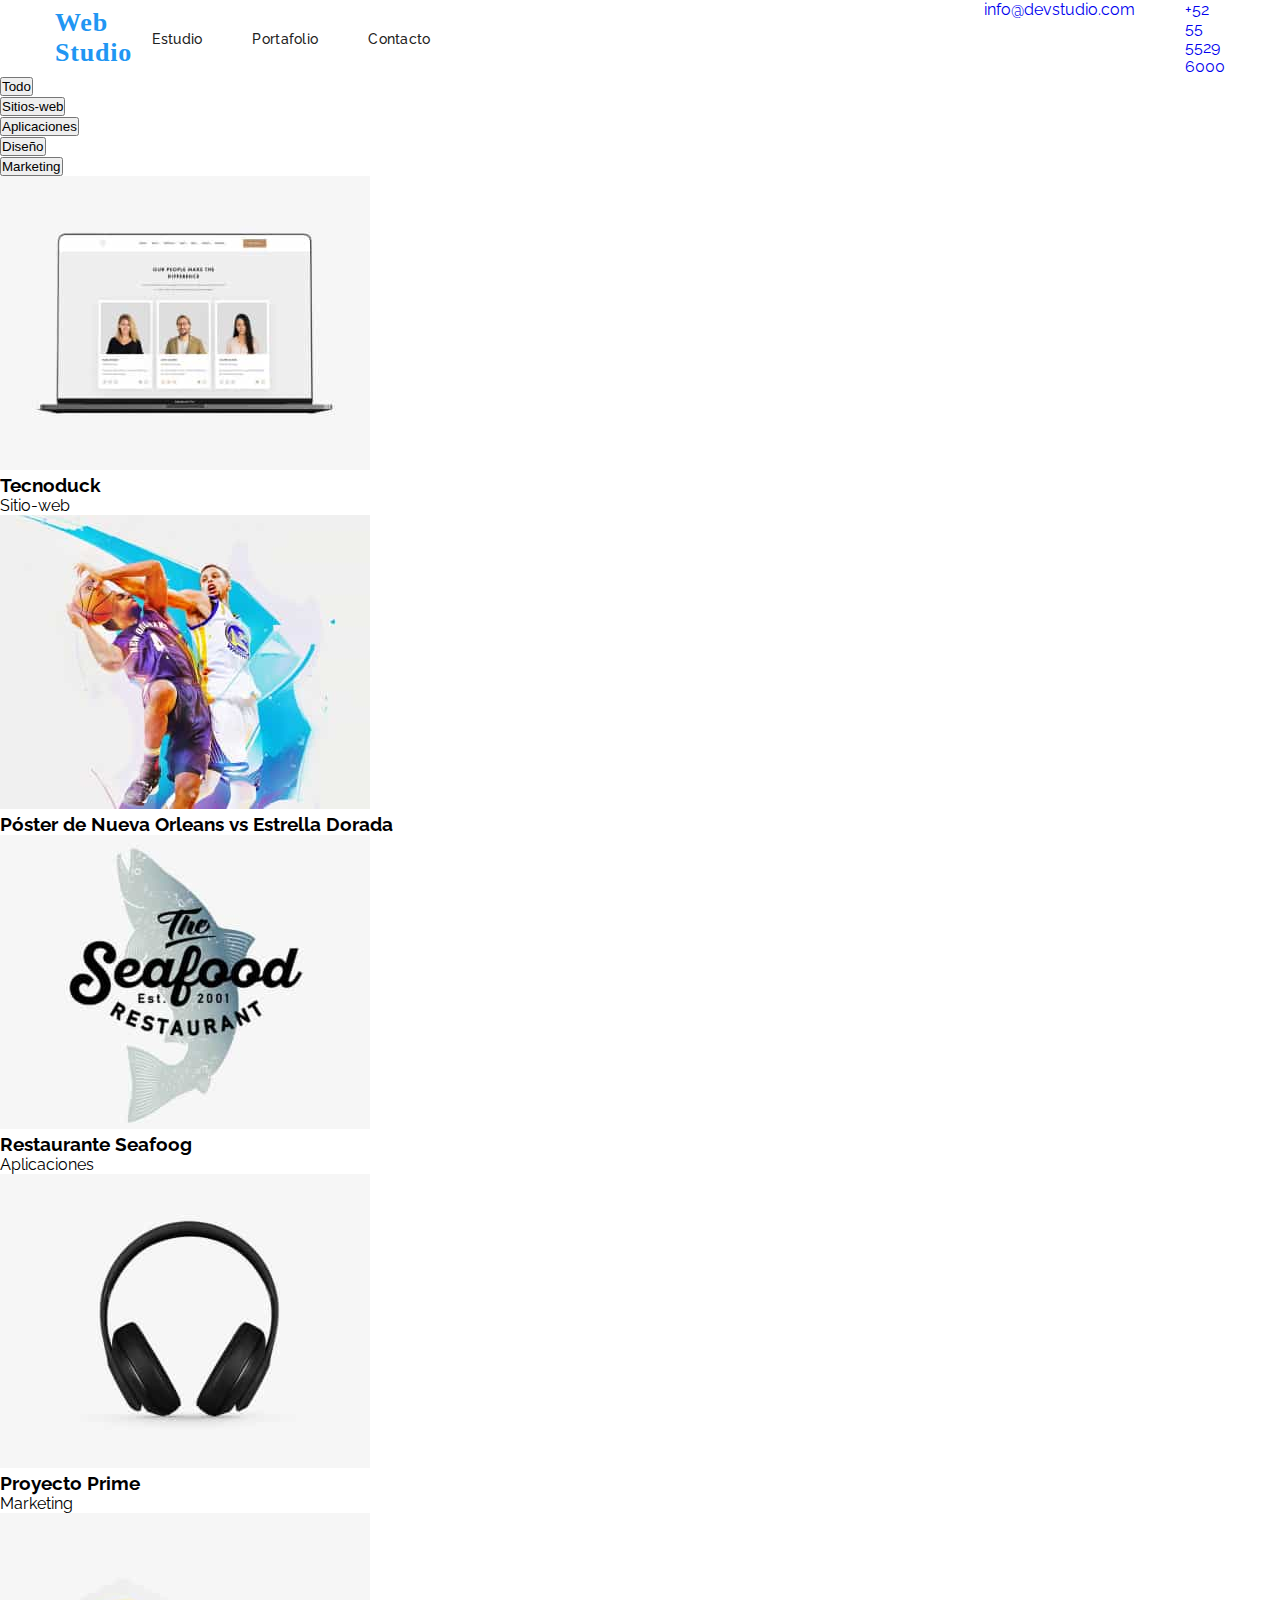
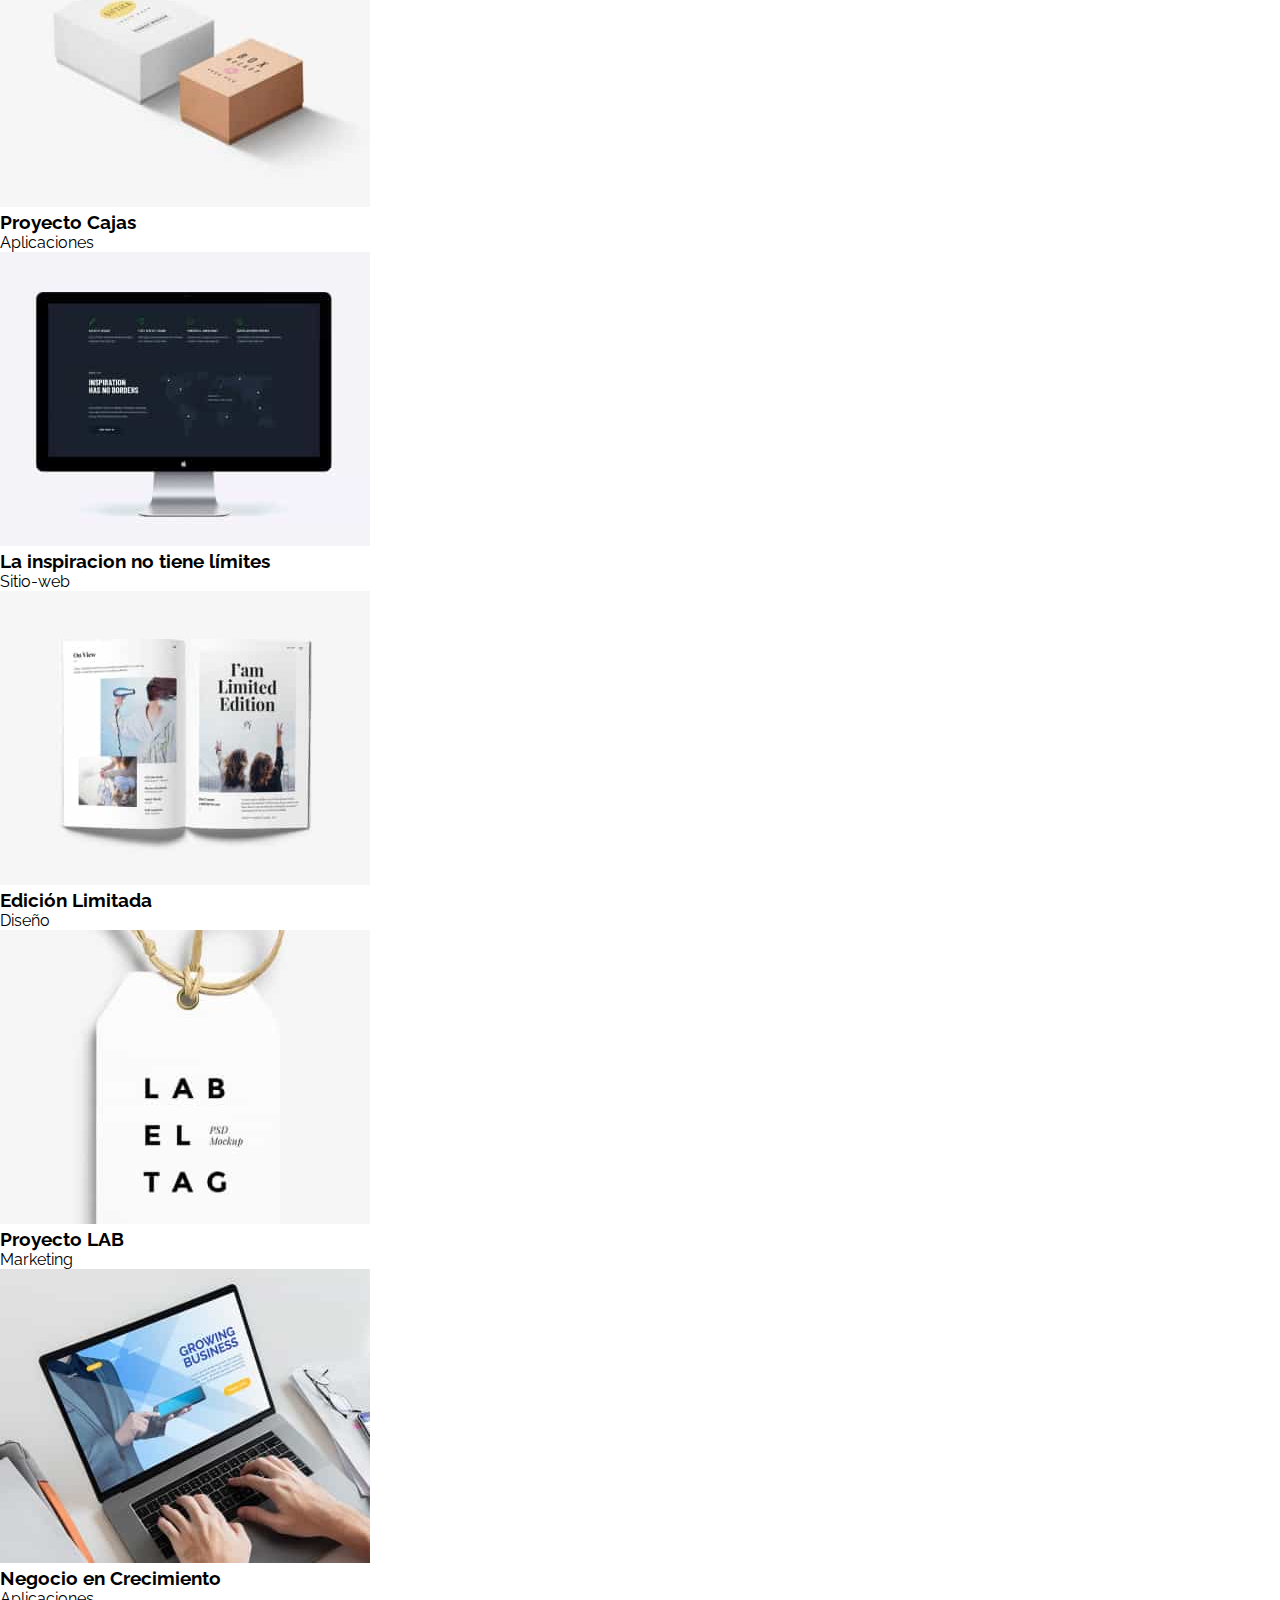
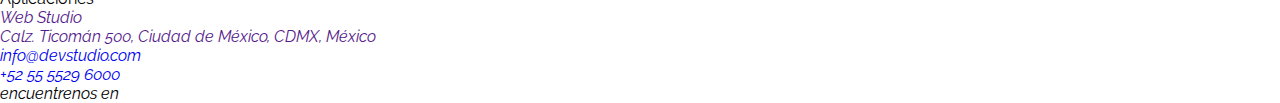
==== Portfolio.html @ 0531d1da "avances" ====
<!DOCTYPE html>
<html lang="en">
  <head>
    <meta charset="UTF-8">
    <meta http-equiv="X-UA-Compatible" content="IE=edge">
    <meta name="viewport" content="width=device-width, initial-scale=1.0">
    <title>Portafolio</title>
    <link rel="stylesheet" href="css/style.css">
    <link rel="stylesheet" href="node_modules/modern-normalize/modern-normalize.css">
    <link href="https://fonts.googleapis.com/css2?family=Roboto:wght@400;500;700;900&display=swap" rel="stylesheet">
    <link href="https://fonts.googleapis.com/css2?family=Raleway:wght@700&display=swap" rel="stylesheet">
  </head>
 
  <body>
    <header clases="head">
      <div class="head-container container">
        <a class="head-web" href="">Web Studio</a>
      <nav class="head-nav">
         <!--Lista de Navegación-->
         <ul class="head-options">           
           <li><a class="link-nav" href="">Estudio</a></li>
           <li><a class="link-nav" href="Portfolio.html">Portafolio</a></li>
           <li><a class="link-nav" href="">Contacto</a></li>
         </ul>
      </nav>
         <!--Informacion de contacto-->
        <ul class="head-contact">
          <li><a class="email" href="mailto:info@devstudio.com">info@devstudio.com</a></li>
          <li><a class="tel" href="tel:+525555296000">+52 55 5529 6000</a></li>
        </ul>
      </div>
    </header>
   <main>
    <section>
      <div>
        <ul>
          <li><button type="button" class="link btn-elemento listas">Todo</button></li>
          <li><button type="button" class="link btn-elemento listas">Sitios-web</button></li>
          <li><button type="button" class="link btn-elemento listas">Aplicaciones</button></li>
          <li><button type="button" class="link btn-elemento listas">Diseño</button></li>
          <li><button type="button" class="link btn-elemento listas">Marketing</button></li>
        </ul>
      </div>
    </section>   
  </main>

     <section>
      <!--Primera Sección--> 
       <div>
         <ul> 
           <li>
             <img src="images/imagen9.jpg" width="370" alt="gafas">
             <h3 class="prayer">Tecnoduck</h3>
             <p class="paragr">Sitio-web</p>
           </li>
           <li>
             <img src="images/imagen10.jpg" width="370" alt="gafas">
             <h3 class="prayer">Póster de Nueva Orleans vs Estrella Dorada</h3>
           </li>
           <li>
             <img src="images/imagen11.jpg" width="370" alt="gafas">
             <h3 class="prayer">Restaurante Seafoog</h3>
             <p class="paragr">Aplicaciones</p>
           </li>
           <li>
             <img src="images/imagen12.jpg" width="370" alt="gafas">
             <h3 class="prayer">Proyecto Prime</h3>
             <p class="paragr">Marketing</p>
           </li>
           <li>
             <img src="images/imagen13.jpg" width="370" alt="gafas">
             <h3 class="prayer">Proyecto Cajas</h3>
             <p class="paragr">Aplicaciones</p>
           </li>
           <li>
             <img src="images/imagen14.jpg" width="370" alt="gafas">
             <h3 class="prayer">La inspiracion no tiene límites</h3>
             <p class="paragr">Sitio-web</p>
           </li>
           <li>
             <img src="images/imagen15.jpg" width="370" alt="gafas">
             <h3 class="prayer">Edición Limitada</h3>
             <p class="paragr">Diseño</p>
           </li>
           <li>
             <img src="images/imagen16.jpg" width="370" alt="gafas">
             <h3 class="prayer">Proyecto LAB</h3>
             <p class="paragr">Marketing</p>
           </li>
           <li>
             <img src="images/imagen17.jpg" width="370" alt="gafas">
             <h3 class="prayer">Negocio en Crecimiento</h3>
             <p class="paragr">Aplicaciones</p>
           </li>
         </ul> 
       </div>
     </section>

    <footer class="fondo">
      <!-- Footer y pie de página-->
      <address>
        <ul>
          <li><a class="link web" href="">Web Studio</a></li>
          <li><a class="link location" href="">Calz. Ticomán 500, Ciudad de México, CDMX, México</a></li>
          <li><a class="link email" href="mailto:info@devstudio.com">info@devstudio.com</a></li>
          <li><a class="link tel" href="tel:+525555296000">+52 55 5529 6000</a></li>
        </ul>
        <ul>
          <li>
            <p class="link red-social">encuentrenos en</p>
          </li>
        </ul>
      </address>
    </footer>  
    </body>
</html>
---- css/style.css ----
:root{
    --color-principal: #757575;
    --color-lineas: #212121;
    --font-principal: 'Roboto';
    --font-secundario: 'Raleway';
 } 
body {
    font-family: var(--font-principal);
    font-family: var(--font-secundario);
}
a {
    text-decoration: none;
}
li {
    list-style: none;
}
*,
*::before,
*::after {
  box-sizing: border-box;
  padding: 0;
  margin: 0;
}
.container {
    width: 100%;
    max-width: calc(1600px - 430px);
    margin: 0 auto;
}
img {
    max-width: 100%
}
.head {
    margin-bottom: 106px;
}
.head-container {
    display: flex;
    justify-content: space-between;
    align-items: center;
}
.head-web {
    font-family: "Releway";
    font-weight: 700;
    font-size: 26px;
    letter-spacing: 0.03em;
    color: #2196F3;
}
/* Lista de Navegación */
.head-nav {
    width: 100%;
    display: flex;
    justify-content: space-between;
    align-items: center;
    margin-left: 93 px;
    margin-right: auto;
}
.head-options {
    display: flex;
    gap: 50px;
    padding: 0;
}
.link-nav {
    font-style: "normal";
    font-weight: 500;
    font-size: 14px;
    line-height: 16px;
    letter-spacing: 0.02em;
    color:#212121
}
/* Información de contacto */
.head-contact {
    display: flex;
    gap: 50px;
}
.background-
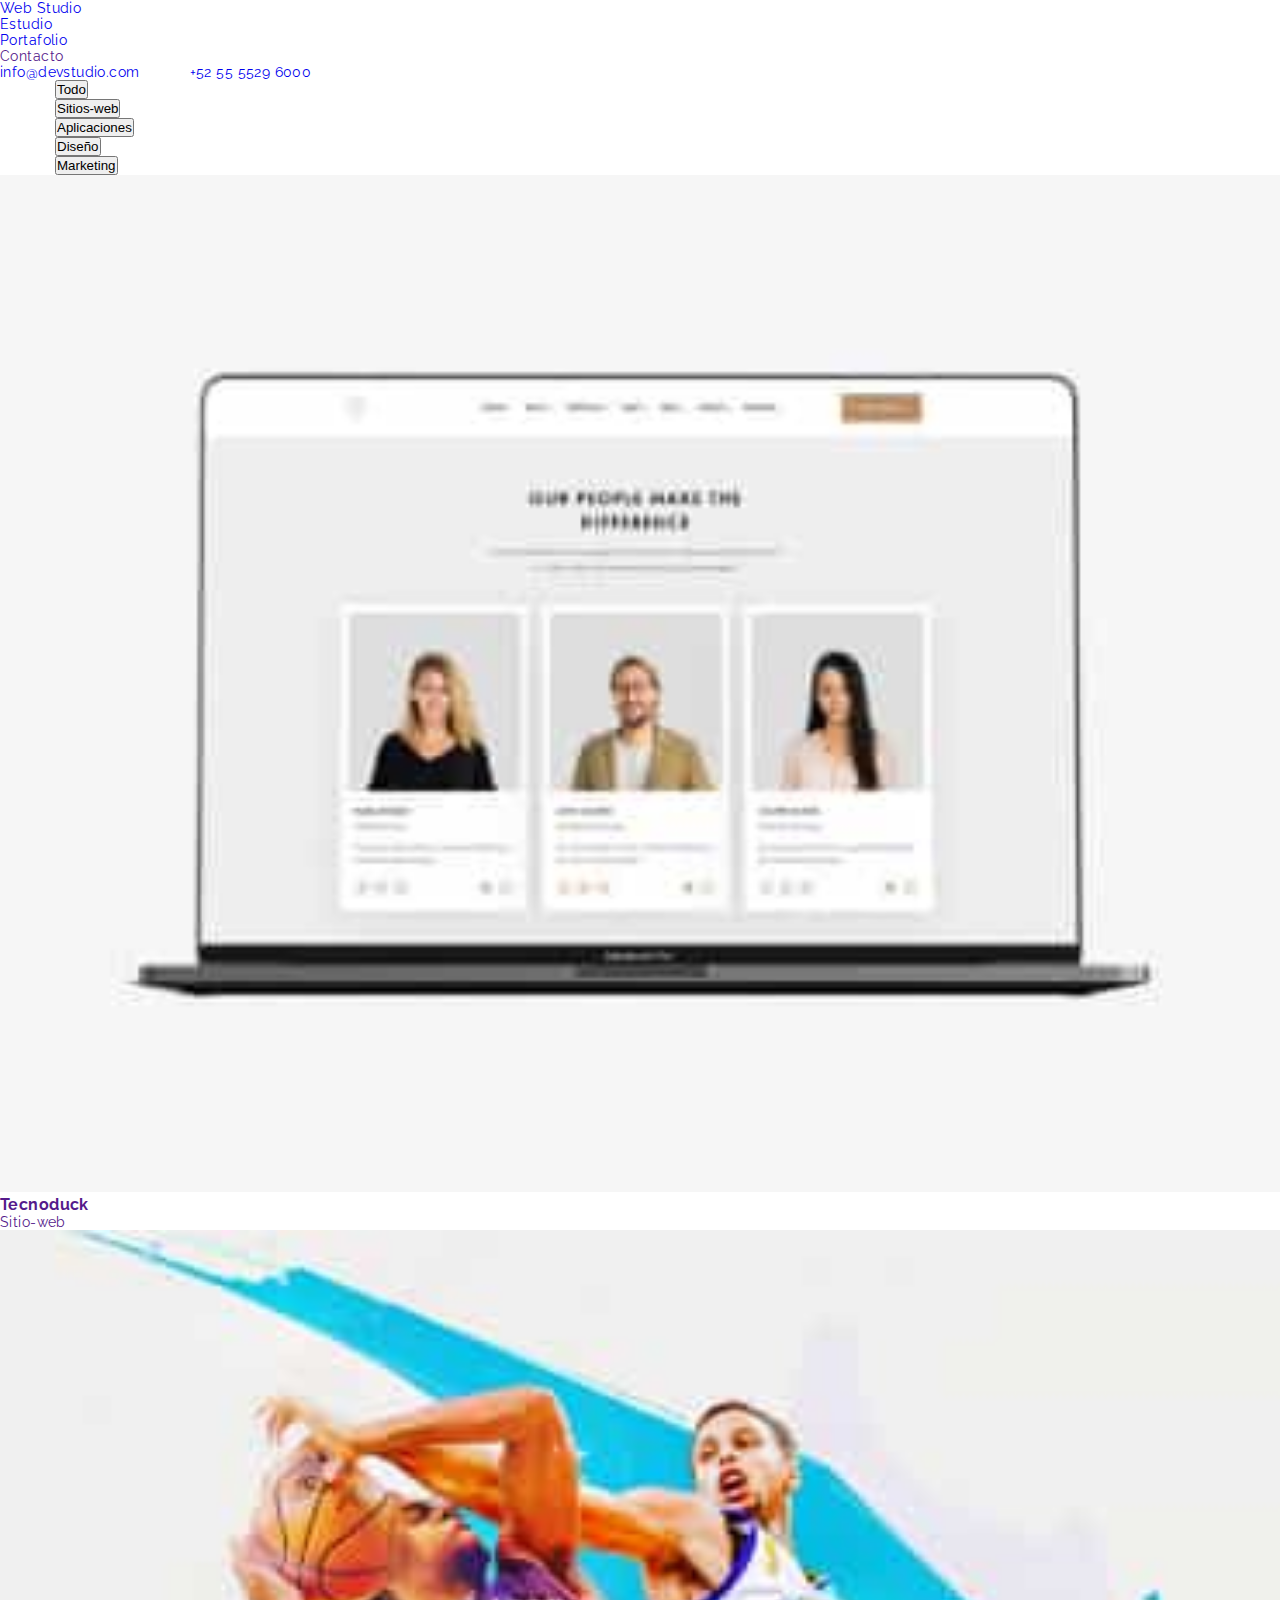
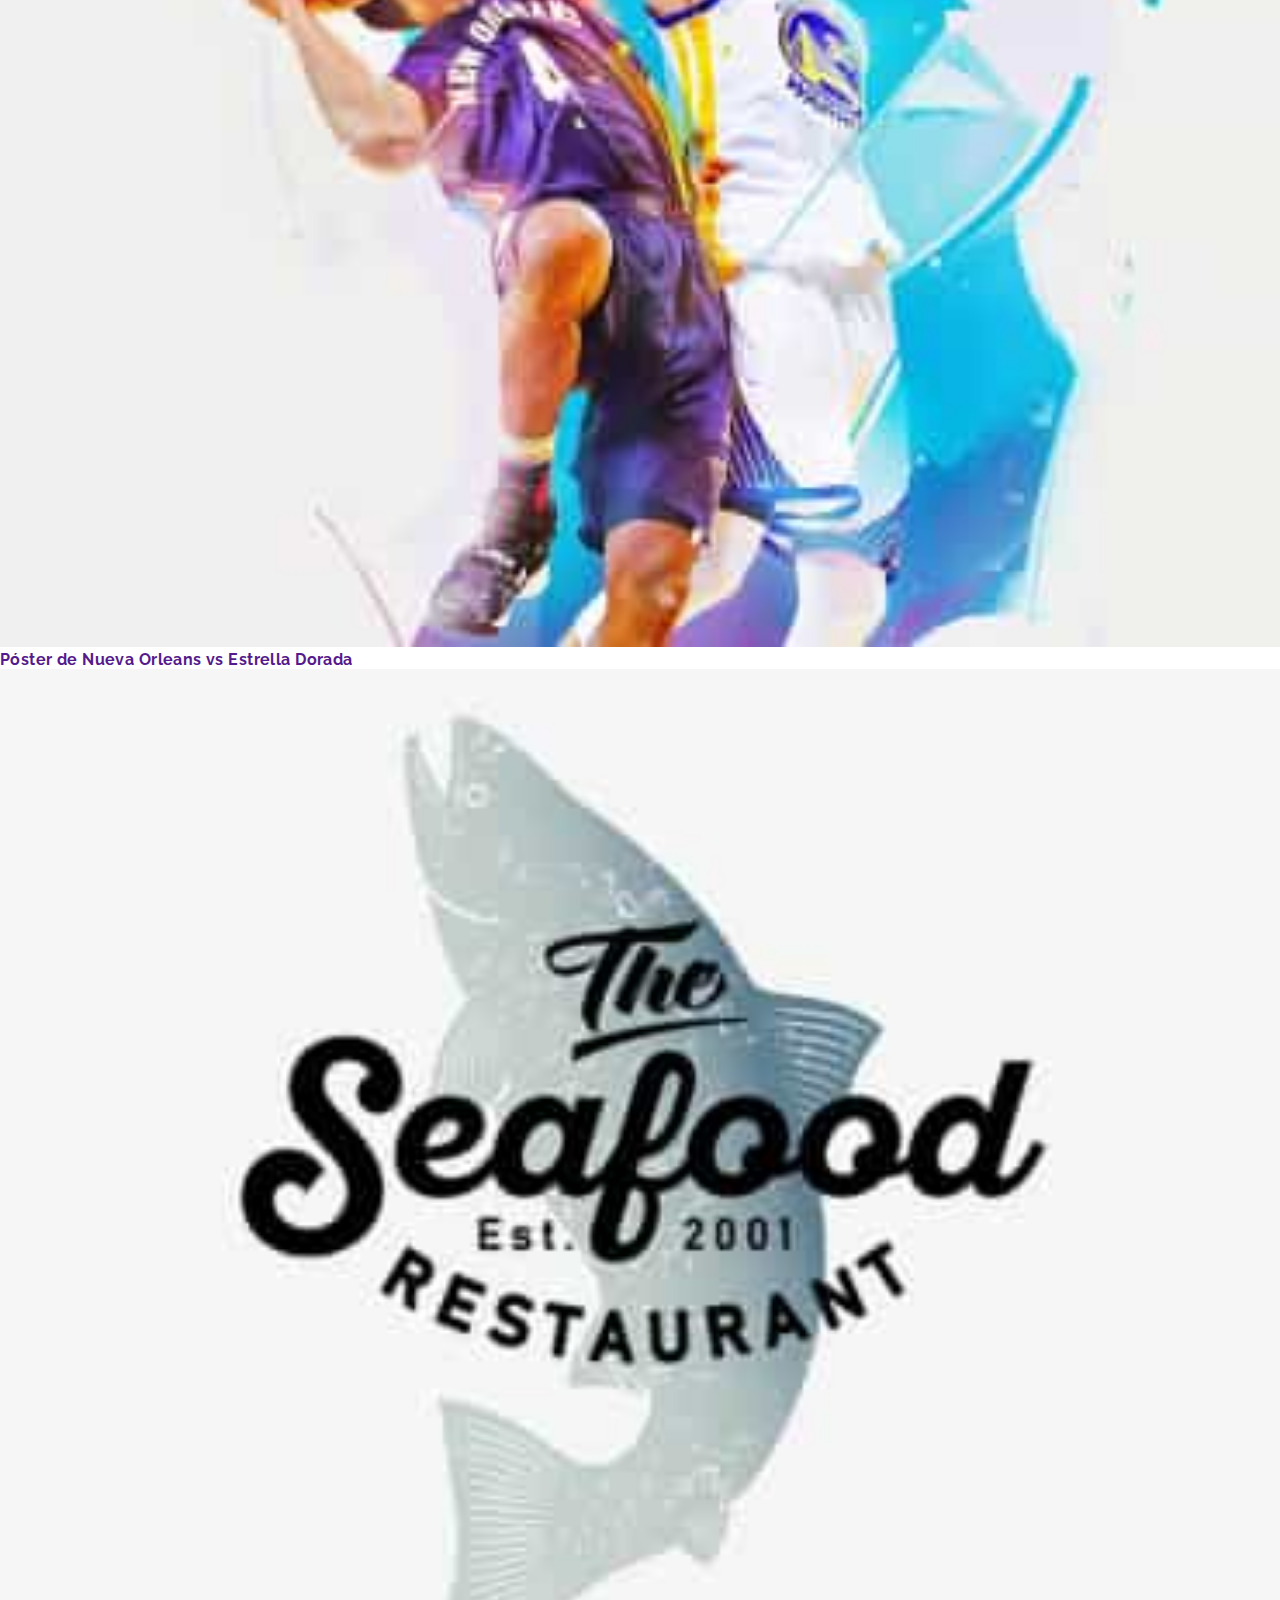
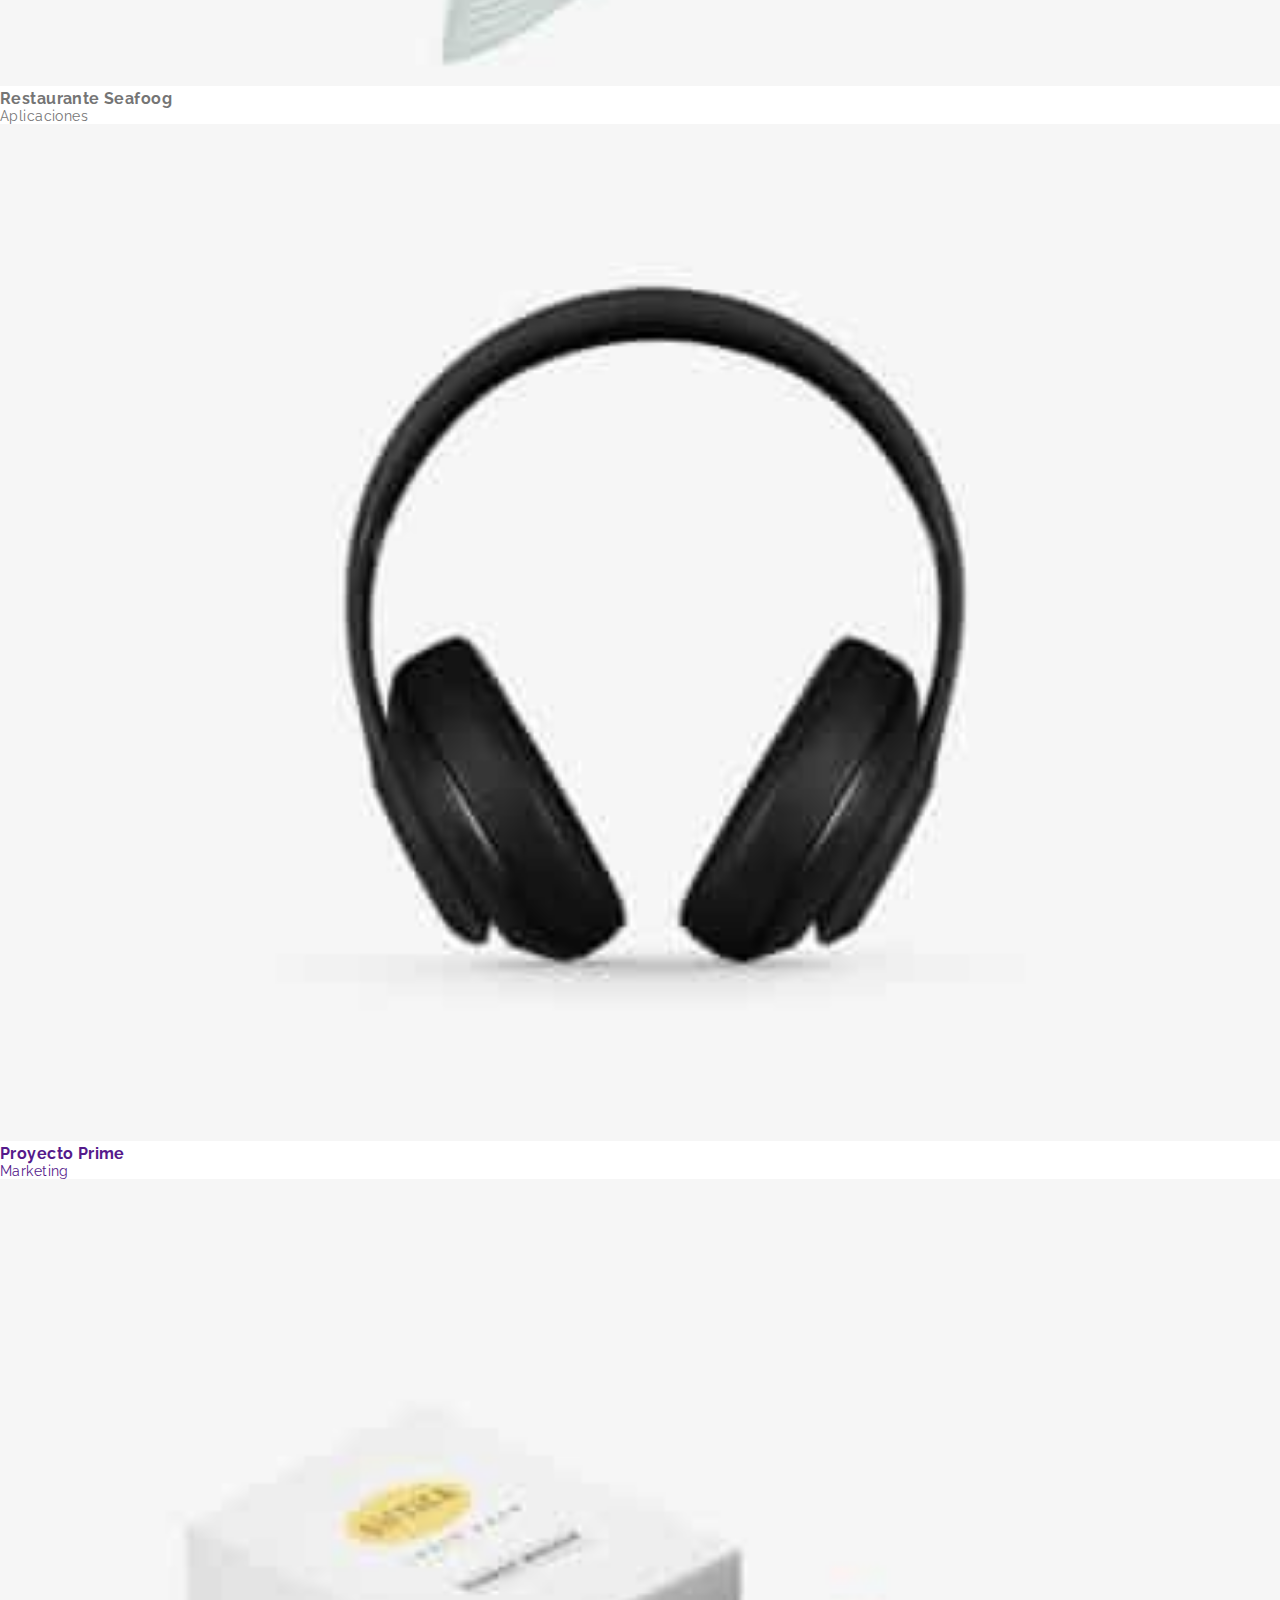
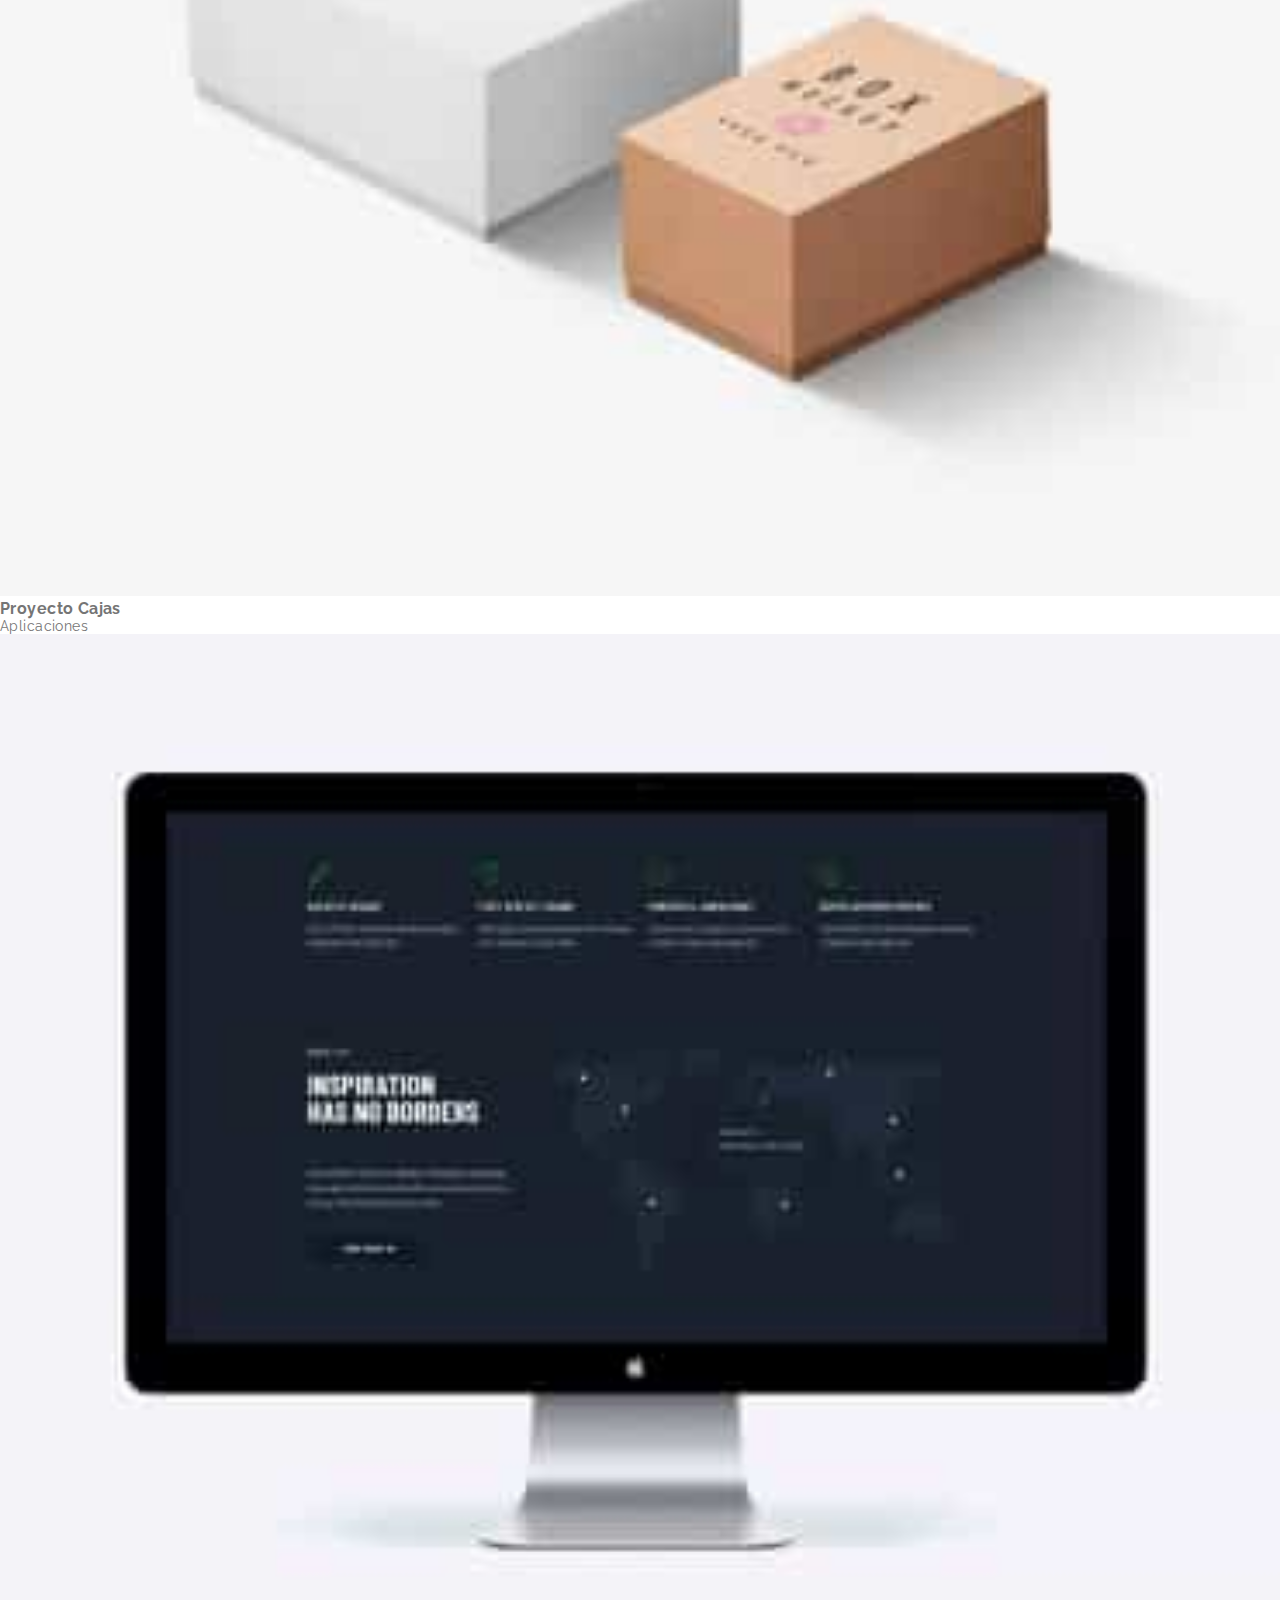
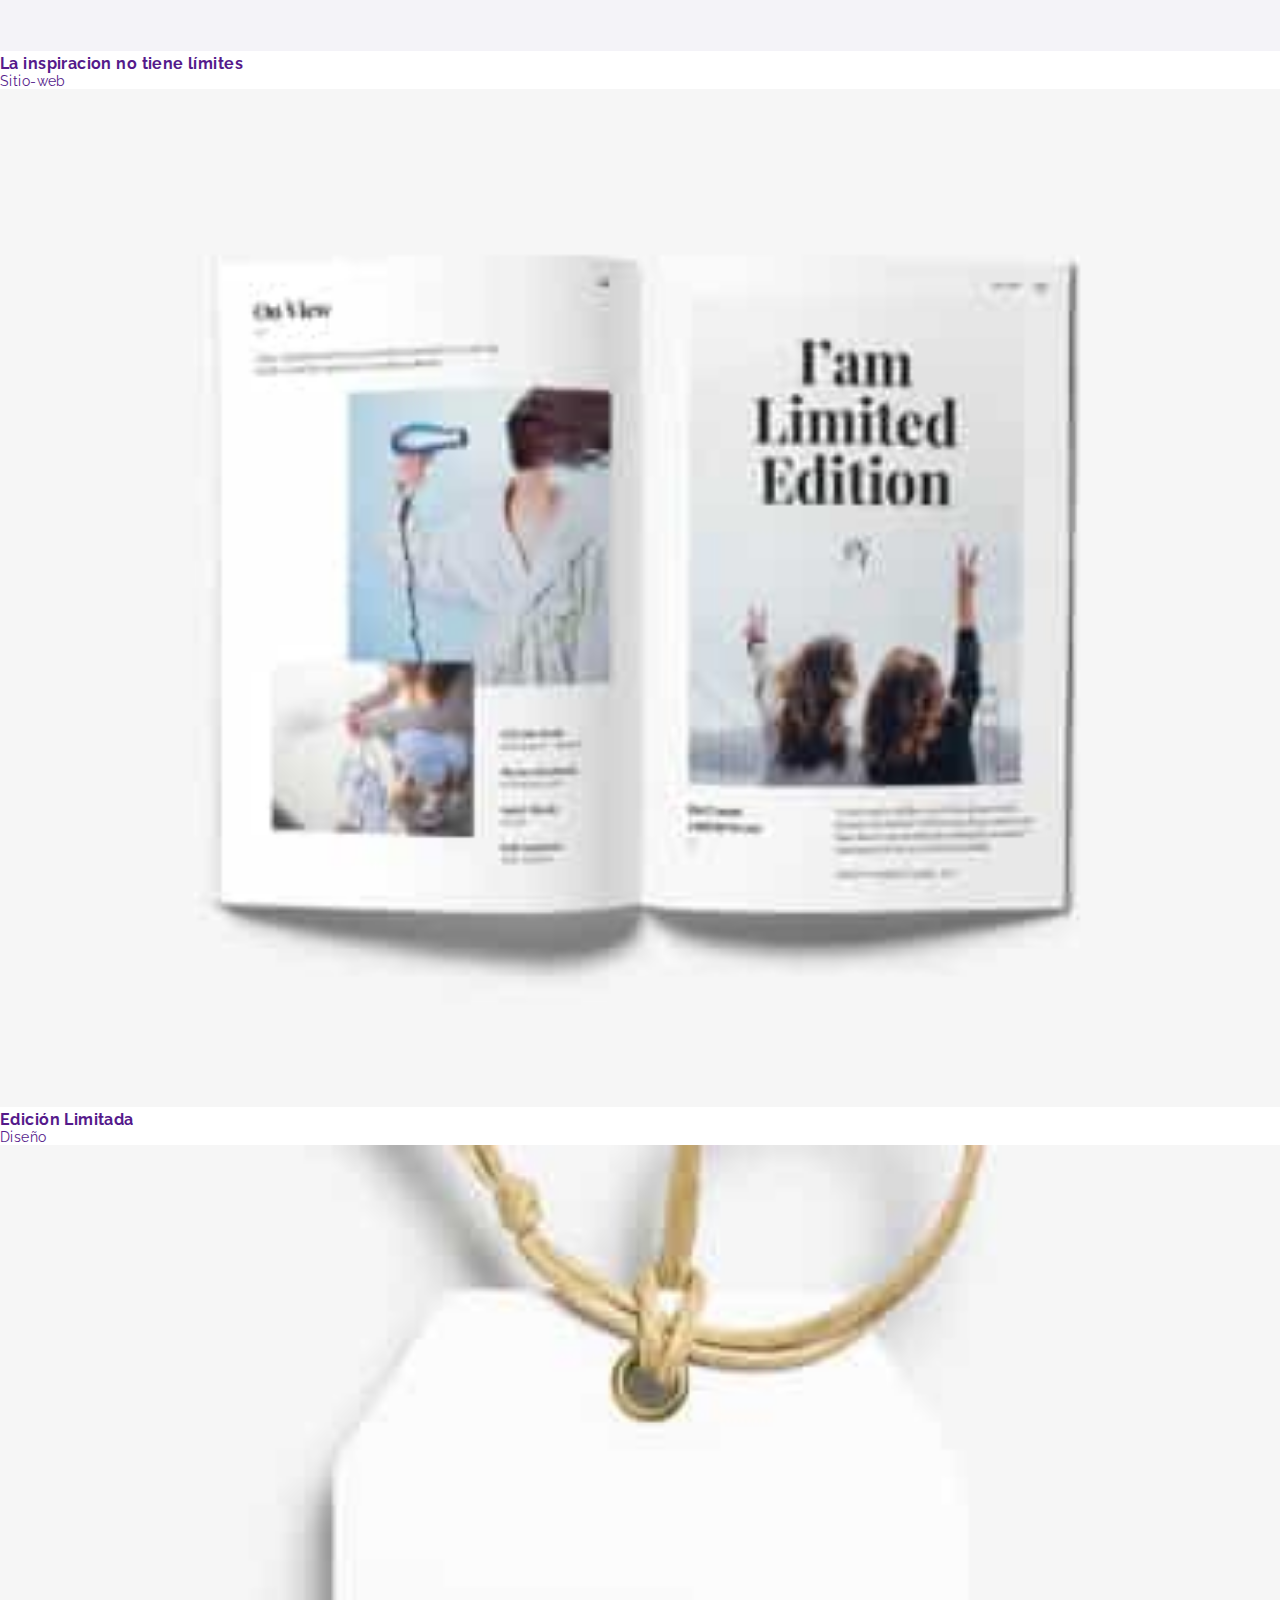
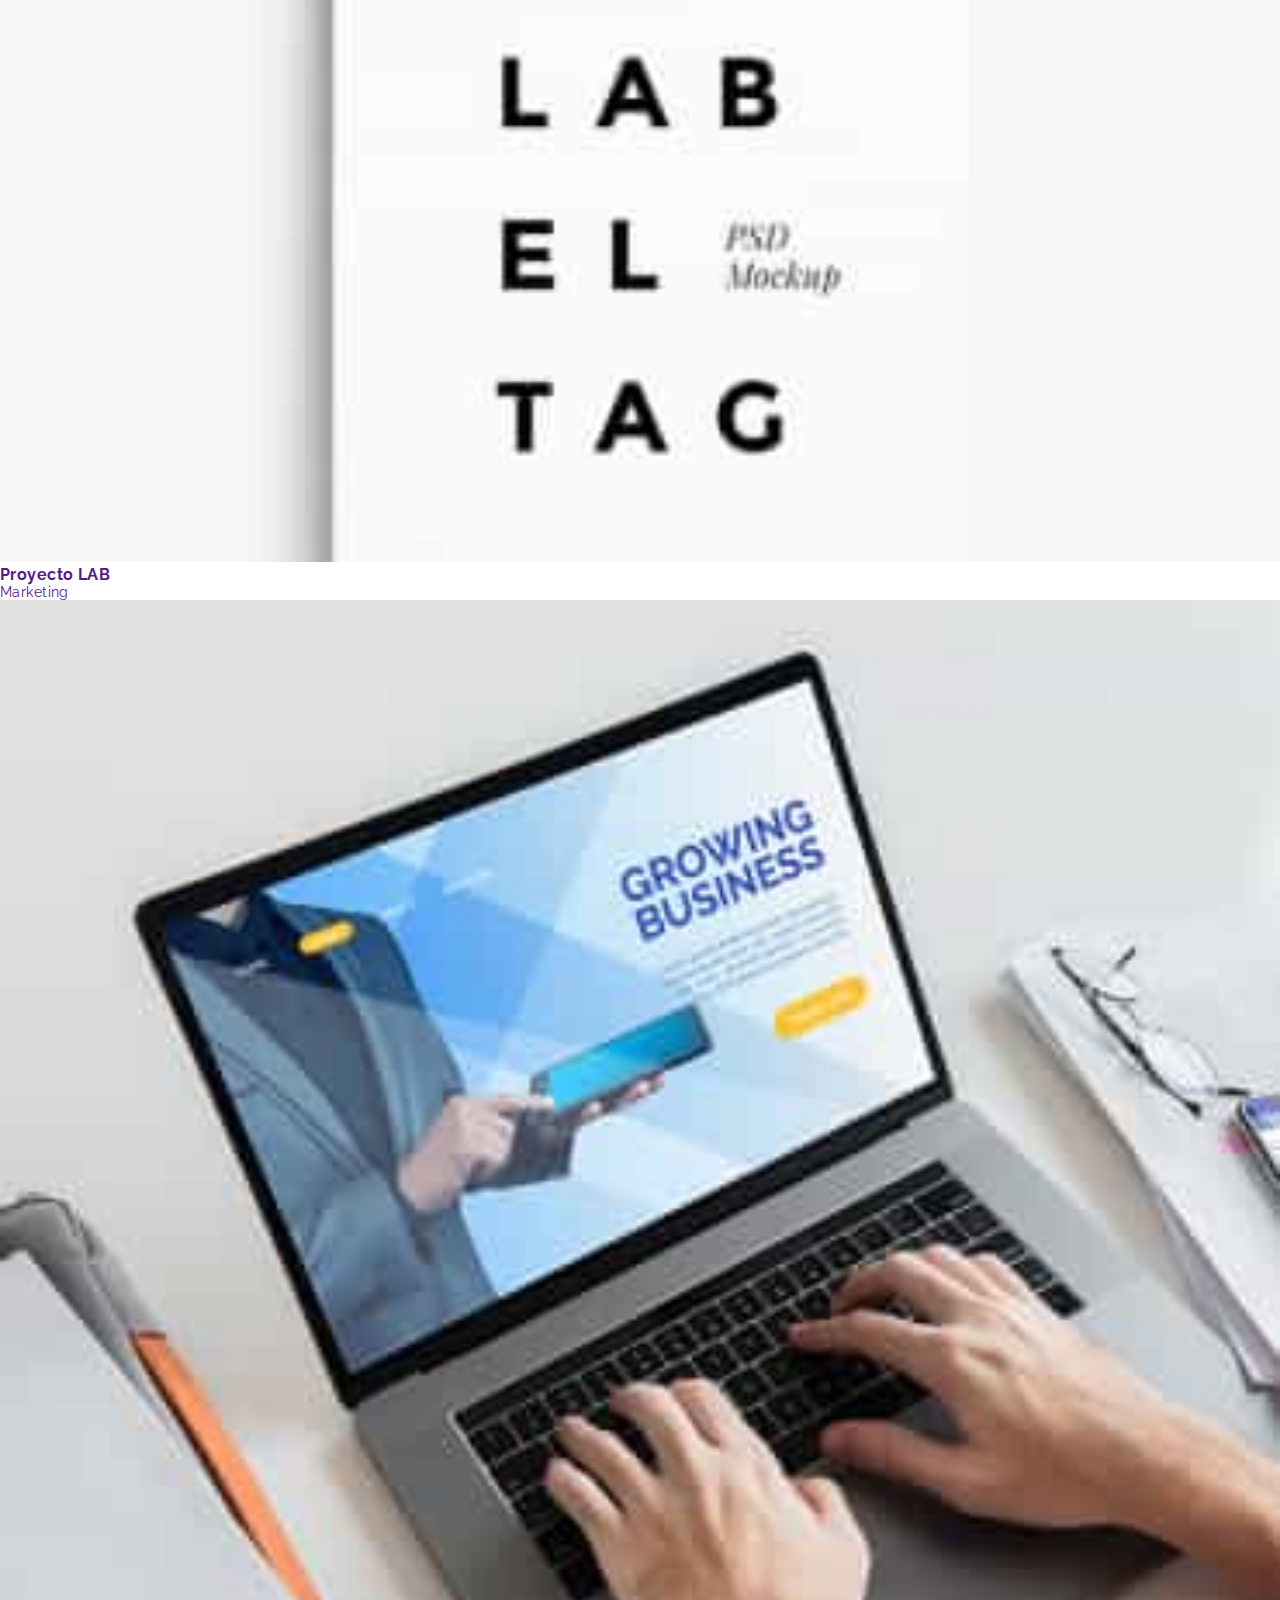
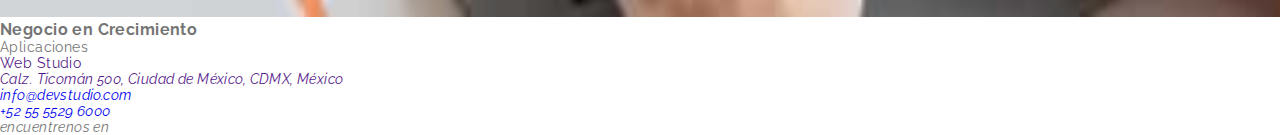
==== commit 33207c06: "index-portafolio-ok" ====
--- a/Portfolio.html
+++ b/Portfolio.html
@@ -12,98 +12,112 @@
   </head>
  
   <body>
-    <header clases="head">
-      <div class="head-container container">
-        <a class="head-web" href="">Web Studio</a>
-      <nav class="head-nav">
+    <header clases="header">
+      <nav>
+        <a class="web" href="./index.html">Web Studio</a>
          <!--Lista de Navegación-->
-         <ul class="head-options">           
-           <li><a class="link-nav" href="">Estudio</a></li>
-           <li><a class="link-nav" href="Portfolio.html">Portafolio</a></li>
-           <li><a class="link-nav" href="">Contacto</a></li>
+         <ul class="nav-options list">           
+           <li><a class="link" href="./index.html">Estudio</a></li>
+           <li><a class="link selected" href="./Portfolio.html">Portafolio</a></li>
+           <li><a class="link" href="">Contacto</a></li>
          </ul>
       </nav>
          <!--Informacion de contacto-->
-        <ul class="head-contact">
+        <ul class="header-contact list">
           <li><a class="email" href="mailto:info@devstudio.com">info@devstudio.com</a></li>
           <li><a class="tel" href="tel:+525555296000">+52 55 5529 6000</a></li>
         </ul>
-      </div>
-    </header>
-   <main>
-    <section>
-      <div>
+    </header>    
+    <main>
+      <section class="subtitle botones">
+        <!--Botones--> 
+        <div class="container">
+          <ul class="option list">
+            <li><button class="button selected" type="button">Todo</button></li>
+            <li><button class="button" type="button">Sitios-web</button></li>
+            <li><button class="button" type="button">Aplicaciones</button></li>
+            <li><button class="button" type="button">Diseño</button></li>
+            <li><button class="button" type="button">Marketing</button></li>
+          </ul>
+        </div>
+      </section>   
+      <section>
+        <!--Primera Sección--> 
+         <ul class="list services"> 
+          <li>
+            <a class="Connection" href="">
+              <img src="images/imagen9.jpg" width="100%" alt="gafas">
+              <h3 class="prayer">Tecnoduck</h3>
+              <p class="paragr">Sitio-web</p>
+            </a>
+          </li>
+          <li>
+           <a class="Connection" href="">
+            <img src="images/imagen10.jpg" width="100%" alt="gafas">
+            <h3 class="prayer">Póster de Nueva Orleans vs Estrella Dorada</h3>
+           </a>
+          </li>
+          <li>
+           <a class="Connection" href=""></a>
+            <img src="images/imagen11.jpg" width="100%" alt="gafas">
+            <h3 class="prayer">Restaurante Seafoog</h3>
+            <p class="paragr">Aplicaciones</p>
+           </a>
+          </li>
+          <li>
+           <a class="Connection" href="">
+            <img src="images/imagen12.jpg" width="100%" alt="gafas">
+            <h3 class="prayer">Proyecto Prime</h3>
+            <p class="paragr">Marketing</p>
+           </a>
+          </li>
+          <li>
+           <a class="Connection" href=""></a>
+            <img src="images/imagen13.jpg" width="100%" alt="gafas">
+            <h3 class="prayer">Proyecto Cajas</h3>
+            <p class="paragr">Aplicaciones</p>
+           </a>
+          </li>
+          <li>
+           <a class="Connection" href="">
+            <img src="images/imagen14.jpg" width="100%" alt="gafas">
+            <h3 class="prayer">La inspiracion no tiene límites</h3>
+            <p class="paragr">Sitio-web</p>
+           </a>
+          </li>
+          <li>
+           <a class="Connection" href="">
+            <img src="images/imagen15.jpg" width="100%" alt="gafas">
+            <h3 class="prayer">Edición Limitada</h3>
+            <p class="paragr">Diseño</p>
+           </a>
+          </li>
+          <li>
+           <a class="Connection" href="">
+            <img src="images/imagen16.jpg" width="100%" alt="gafas">
+            <h3 class="prayer">Proyecto LAB</h3>
+            <p class="paragr">Marketing</p>
+           </a>
+          </li>
+          <li>
+           <a class="Connection" href=""></a>
+            <img src="images/imagen17.jpg" width="100%" alt="gafas">
+            <h3 class="prayer">Negocio en Crecimiento</h3>
+            <p class="paragr">Aplicaciones</p>
+           </a>
+          </li>
+        </ul> 
+      </section>
+    </main>
+    <footer class="fondo">
+      <div class="container"></div>
+      <!-- Footer y pie de página-->
+       <a class="web" href="">Web Studio</a>
+       <address>
         <ul>
-          <li><button type="button" class="link btn-elemento listas">Todo</button></li>
-          <li><button type="button" class="link btn-elemento listas">Sitios-web</button></li>
-          <li><button type="button" class="link btn-elemento listas">Aplicaciones</button></li>
-          <li><button type="button" class="link btn-elemento listas">Diseño</button></li>
-          <li><button type="button" class="link btn-elemento listas">Marketing</button></li>
-        </ul>
-      </div>
-    </section>   
-  </main>
-
-     <section>
-      <!--Primera Sección--> 
-       <div>
-         <ul> 
-           <li>
-             <img src="images/imagen9.jpg" width="370" alt="gafas">
-             <h3 class="prayer">Tecnoduck</h3>
-             <p class="paragr">Sitio-web</p>
-           </li>
-           <li>
-             <img src="images/imagen10.jpg" width="370" alt="gafas">
-             <h3 class="prayer">Póster de Nueva Orleans vs Estrella Dorada</h3>
-           </li>
-           <li>
-             <img src="images/imagen11.jpg" width="370" alt="gafas">
-             <h3 class="prayer">Restaurante Seafoog</h3>
-             <p class="paragr">Aplicaciones</p>
-           </li>
-           <li>
-             <img src="images/imagen12.jpg" width="370" alt="gafas">
-             <h3 class="prayer">Proyecto Prime</h3>
-             <p class="paragr">Marketing</p>
-           </li>
-           <li>
-             <img src="images/imagen13.jpg" width="370" alt="gafas">
-             <h3 class="prayer">Proyecto Cajas</h3>
-             <p class="paragr">Aplicaciones</p>
-           </li>
-           <li>
-             <img src="images/imagen14.jpg" width="370" alt="gafas">
-             <h3 class="prayer">La inspiracion no tiene límites</h3>
-             <p class="paragr">Sitio-web</p>
-           </li>
-           <li>
-             <img src="images/imagen15.jpg" width="370" alt="gafas">
-             <h3 class="prayer">Edición Limitada</h3>
-             <p class="paragr">Diseño</p>
-           </li>
-           <li>
-             <img src="images/imagen16.jpg" width="370" alt="gafas">
-             <h3 class="prayer">Proyecto LAB</h3>
-             <p class="paragr">Marketing</p>
-           </li>
-           <li>
-             <img src="images/imagen17.jpg" width="370" alt="gafas">
-             <h3 class="prayer">Negocio en Crecimiento</h3>
-             <p class="paragr">Aplicaciones</p>
-           </li>
-         </ul> 
-       </div>
-     </section>
-
-    <footer class="fondo">
-      <!-- Footer y pie de página-->
-      <address>
-        <ul>
-          <li><a class="link web" href="">Web Studio</a></li>
-          <li><a class="link location" href="">Calz. Ticomán 500, Ciudad de México, CDMX, México</a></li>
-          <li><a class="link email" href="mailto:info@devstudio.com">info@devstudio.com</a></li>
-          <li><a class="link tel" href="tel:+525555296000">+52 55 5529 6000</a></li>
+          <li><a class="location" href="">Calz. Ticomán 500, Ciudad de México, CDMX, México</a></li>
+          <li><a class="email" href="mailto:info@devstudio.com">info@devstudio.com</a></li>
+          <li><a class="tel" href="tel:+525555296000">+52 55 5529 6000</a></li>
         </ul>
         <ul>
           <li>
--- a/css/style.css
+++ b/css/style.css
@@ -4,22 +4,28 @@
     --font-principal: 'Roboto';
     --font-secundario: 'Raleway';
  } 
-body {
-    font-family: var(--font-principal);
-    font-family: var(--font-secundario);
-}
-a {
-    text-decoration: none;
-}
-li {
-    list-style: none;
-}
 *,
 *::before,
 *::after {
   box-sizing: border-box;
   padding: 0;
   margin: 0;
+}
+body {
+    background-color: #FFFFFF;
+    font-family: var(--font-principal), sans-serif;
+    font-family: var(--font-secundario), sans-serif;
+    color: var(--color-principal);
+    font-size: 14px;
+    letter-spacing: 0.03em;
+}
+
+
+a {
+    text-decoration: none;
+}
+li {
+    list-style: none;
 }
 .container {
     width: 100%;
@@ -29,15 +35,15 @@
 img {
     max-width: 100%
 }
-.head {
+.header {
     margin-bottom: 106px;
 }
-.head-container {
+.header-container {
     display: flex;
     justify-content: space-between;
     align-items: center;
 }
-.head-web {
+.header-web {
     font-family: "Releway";
     font-weight: 700;
     font-size: 26px;
@@ -45,7 +51,7 @@
     color: #2196F3;
 }
 /* Lista de Navegación */
-.head-nav {
+.header-nav {
     width: 100%;
     display: flex;
     justify-content: space-between;
@@ -53,7 +59,7 @@
     margin-left: 93 px;
     margin-right: auto;
 }
-.head-options {
+.header-options {
     display: flex;
     gap: 50px;
     padding: 0;
@@ -67,7 +73,7 @@
     color:#212121
 }
 /* Información de contacto */
-.head-contact {
+.header-contact {
     display: flex;
     gap: 50px;
 }
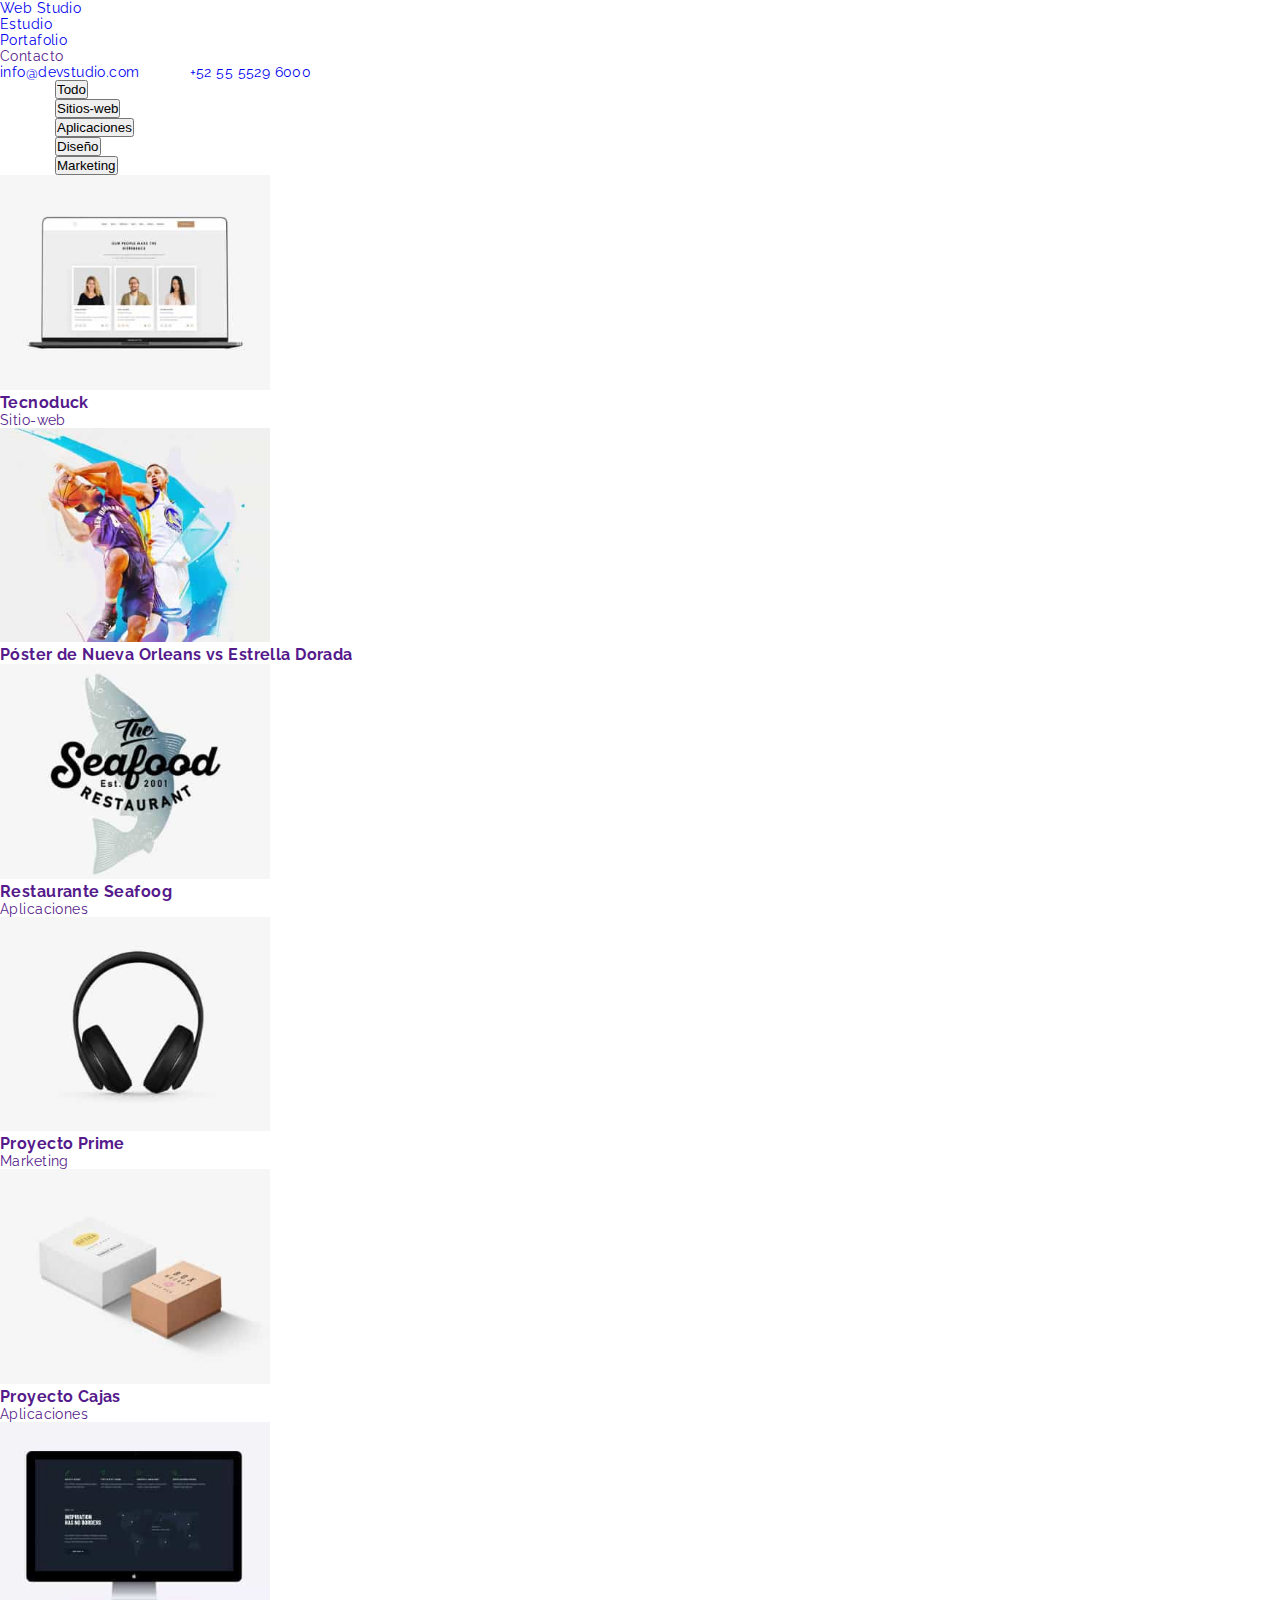
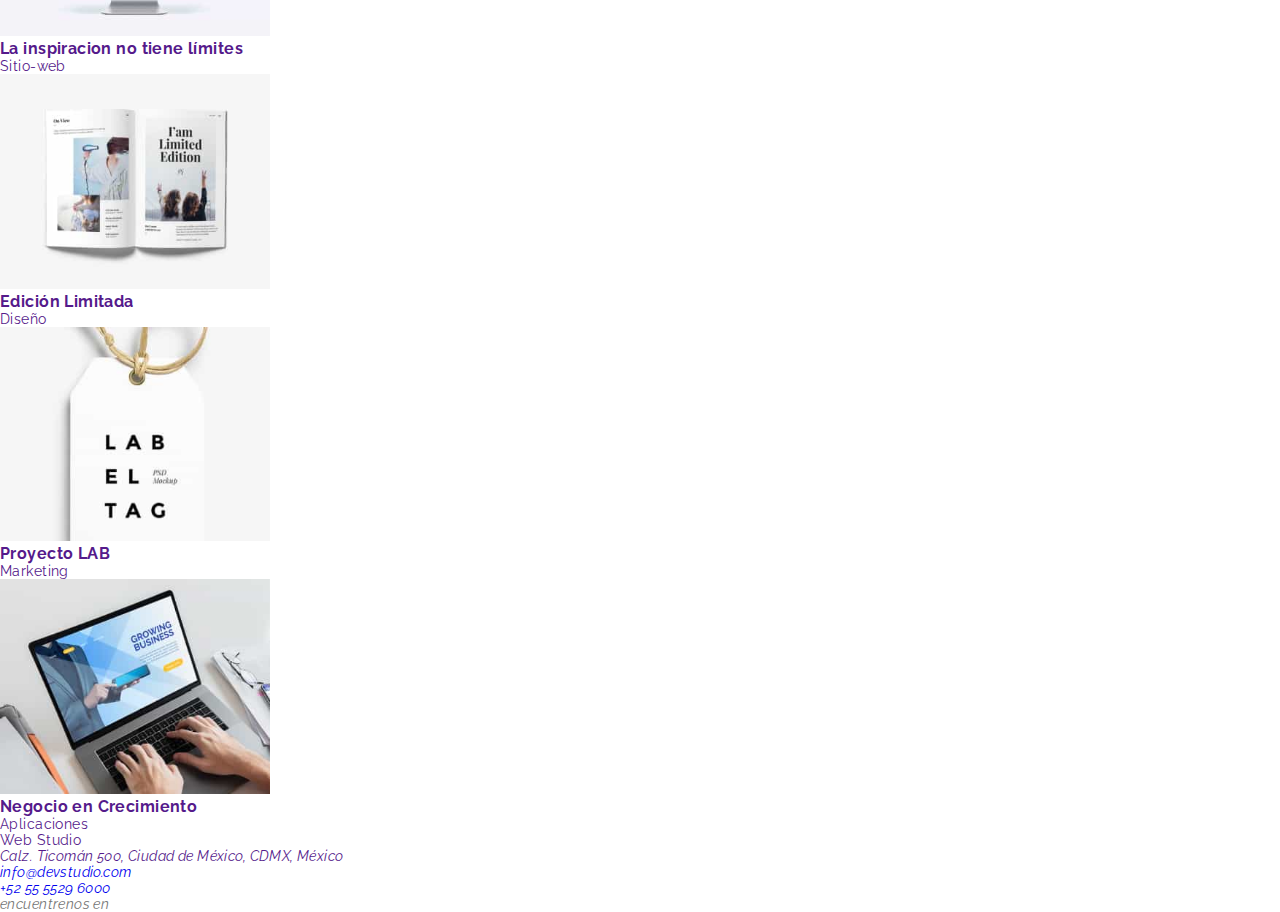
==== commit b9d388e6: "validator" ====
--- a/Portfolio.html
+++ b/Portfolio.html
@@ -12,7 +12,7 @@
   </head>
  
   <body>
-    <header clases="header">
+    <header clases="link-header">
       <nav>
         <a class="web" href="./index.html">Web Studio</a>
          <!--Lista de Navegación-->
@@ -46,62 +46,62 @@
          <ul class="list services"> 
           <li>
             <a class="Connection" href="">
-              <img src="images/imagen9.jpg" width="100%" alt="gafas">
+              <img src="images/imagen9.jpg" width="270" alt="gafas">
               <h3 class="prayer">Tecnoduck</h3>
               <p class="paragr">Sitio-web</p>
             </a>
           </li>
           <li>
            <a class="Connection" href="">
-            <img src="images/imagen10.jpg" width="100%" alt="gafas">
+            <img src="images/imagen10.jpg" width="270" alt="gafas">
             <h3 class="prayer">Póster de Nueva Orleans vs Estrella Dorada</h3>
            </a>
           </li>
           <li>
-           <a class="Connection" href=""></a>
-            <img src="images/imagen11.jpg" width="100%" alt="gafas">
+           <a class="Connection" href="">
+            <img src="images/imagen11.jpg" width="270" alt="gafas">
             <h3 class="prayer">Restaurante Seafoog</h3>
             <p class="paragr">Aplicaciones</p>
            </a>
           </li>
           <li>
            <a class="Connection" href="">
-            <img src="images/imagen12.jpg" width="100%" alt="gafas">
+            <img src="images/imagen12.jpg" width="270" alt="gafas">
             <h3 class="prayer">Proyecto Prime</h3>
             <p class="paragr">Marketing</p>
            </a>
           </li>
           <li>
-           <a class="Connection" href=""></a>
-            <img src="images/imagen13.jpg" width="100%" alt="gafas">
+           <a class="Connection" href="">
+            <img src="images/imagen13.jpg" width="270" alt="gafas">
             <h3 class="prayer">Proyecto Cajas</h3>
             <p class="paragr">Aplicaciones</p>
            </a>
           </li>
           <li>
            <a class="Connection" href="">
-            <img src="images/imagen14.jpg" width="100%" alt="gafas">
+            <img src="images/imagen14.jpg" width="270" alt="gafas">
             <h3 class="prayer">La inspiracion no tiene límites</h3>
             <p class="paragr">Sitio-web</p>
            </a>
           </li>
           <li>
            <a class="Connection" href="">
-            <img src="images/imagen15.jpg" width="100%" alt="gafas">
+            <img src="images/imagen15.jpg" width="270" alt="gafas">
             <h3 class="prayer">Edición Limitada</h3>
             <p class="paragr">Diseño</p>
            </a>
           </li>
           <li>
            <a class="Connection" href="">
-            <img src="images/imagen16.jpg" width="100%" alt="gafas">
+            <img src="images/imagen16.jpg" width="270" alt="gafas">
             <h3 class="prayer">Proyecto LAB</h3>
             <p class="paragr">Marketing</p>
            </a>
           </li>
           <li>
-           <a class="Connection" href=""></a>
-            <img src="images/imagen17.jpg" width="100%" alt="gafas">
+           <a class="Connection" href="">
+            <img src="images/imagen17.jpg" width="270" alt="gafas">
             <h3 class="prayer">Negocio en Crecimiento</h3>
             <p class="paragr">Aplicaciones</p>
            </a>
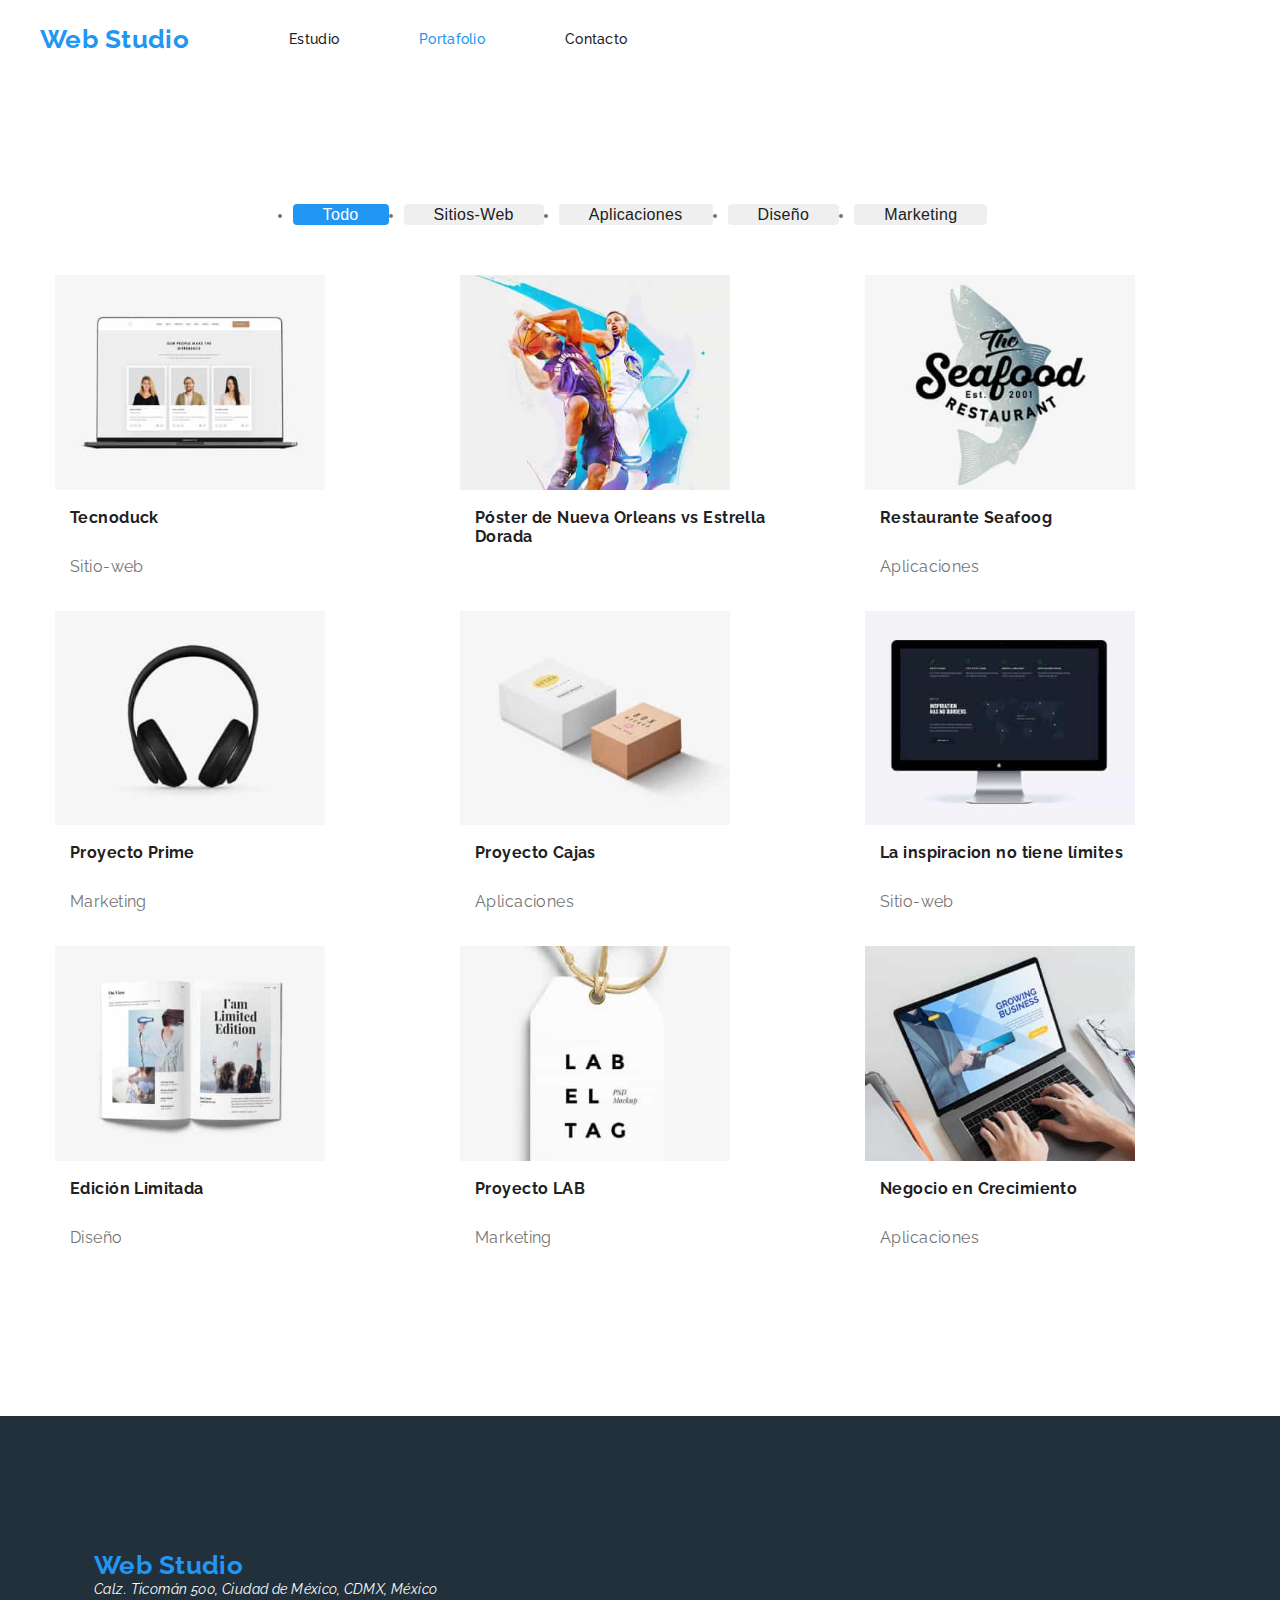
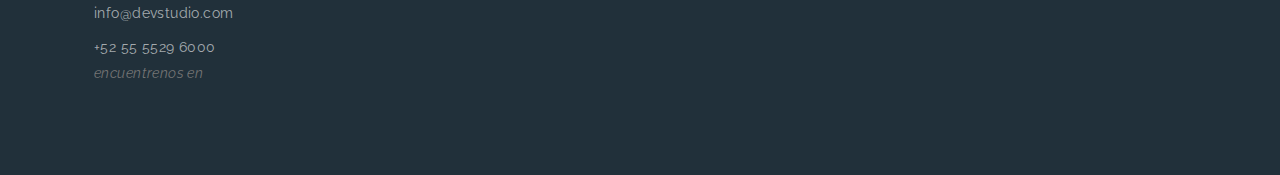
==== commit bb69a22f: "Finish" ====
--- a/Portfolio.html
+++ b/Portfolio.html
@@ -10,9 +10,8 @@
     <link href="https://fonts.googleapis.com/css2?family=Roboto:wght@400;500;700;900&display=swap" rel="stylesheet">
     <link href="https://fonts.googleapis.com/css2?family=Raleway:wght@700&display=swap" rel="stylesheet">
   </head>
- 
   <body>
-    <header clases="link-header">
+    <header clases="Headboard">
       <nav>
         <a class="web" href="./index.html">Web Studio</a>
          <!--Lista de Navegación-->
@@ -30,8 +29,8 @@
     </header>    
     <main>
       <section class="subtitle botones">
+        <div class="container">
         <!--Botones--> 
-        <div class="container">
           <ul class="option list">
             <li><button class="button selected" type="button">Todo</button></li>
             <li><button class="button" type="button">Sitios-web</button></li>
@@ -39,9 +38,6 @@
             <li><button class="button" type="button">Diseño</button></li>
             <li><button class="button" type="button">Marketing</button></li>
           </ul>
-        </div>
-      </section>   
-      <section>
         <!--Primera Sección--> 
          <ul class="list services"> 
           <li>
@@ -109,9 +105,9 @@
         </ul> 
       </section>
     </main>
-    <footer class="fondo">
+    <footer>
+      <!-- Footer y pie de página-->
       <div class="container"></div>
-      <!-- Footer y pie de página-->
        <a class="web" href="">Web Studio</a>
        <address>
         <ul>
@@ -126,7 +122,7 @@
         </ul>
       </address>
     </footer>  
-    </body>
+  </body>
 </html>
 
 
--- a/css/style.css
+++ b/css/style.css
@@ -19,62 +19,246 @@
     font-size: 14px;
     letter-spacing: 0.03em;
 }
-
-
 a {
     text-decoration: none;
 }
-li {
-    list-style: none;
-}
-.container {
-    width: 100%;
-    max-width: calc(1600px - 430px);
-    margin: 0 auto;
-}
-img {
-    max-width: 100%
-}
-.header {
-    margin-bottom: 106px;
-}
-.header-container {
+/*--------index--------*/
+/*----- Header----*/
+header {
     display: flex;
     justify-content: space-between;
     align-items: center;
-}
-.header-web {
-    font-family: "Releway";
+    height: 80px;
+    padding: 0 calc((100% - 1200px) / 2);
+}
+header nav {
+    align-items: center;
+    display: flex;
+    gap: 100px;
+}
+header nav .web{
+    font-family: var(--font-secundario), sans-serif;
     font-weight: 700;
     font-size: 26px;
-    letter-spacing: 0.03em;
+    line-height: 1.2;
+    text-decoration: none;
+    color: #2196F3; 
+}
+.web {   
+    font-family: var(--font-secundario), sans-serif;
+    font-weight: 700;
+    font-size: 26px;
+    line-height: 1.2;
+    text-decoration: none;
     color: #2196F3;
 }
-/* Lista de Navegación */
-.header-nav {
-    width: 100%;
-    display: flex;
-    justify-content: space-between;
+.web-black {
+    color: #000000;
+}
+.web-white {
+    color: #FFFFFF
+}
+  /*--lista de navegacion--*/
+header nav .nav-options {
+    list-style: none;
+    display: flex;
+    gap: 80px;
+}
+header nav .nav-options .link {
+    font-weight: 500;
+    font-size: 14px;
+    line-height: 1.4;
+    letter-spacing: 0.02em;
+    text-decoration: none;
+    text-transform: capitalize;
+    color: #212121;
+}
+  /*--informacion de contacto--*/
+.header-contact {
+    list-style: none;
+    display: flex;
+    gap: 80px;
+}
+.header-contact .email .tel {
+    font-weight: 500;
+    font-size: 14px;
+    line-height: 1.4;
+    letter-spacing: 0.02em;
+    text-decoration: none;
+    color: var(--color-principal);
+}
+   /*-caracteristicas-*/
+.nav-options .link:hover,
+.nav-options .link:focus,
+.nav-options .link.selected,
+.nav-contact .email.tel:hover,
+.nav-contact .email.tel:focus {
+    color: #2196f3;
+}
+/*-----titulo principal-----*/
+.fondo {
+    background-color: var(--color-lineas);
+    padding: 0 calc((100% - 1200px) / 2);
+    text-align: center;
+    padding-top: 80px;
+    padding-bottom: 80px;
+}
+.fondo .titulo-principal {
+    width: 700px;
+    margin: 20px auto;
+    font-size: 44px;
+    color: #FFFFFF;
+    text-transform: capitalize;
+}
+.btn-principal {
+    background-color: #2196F3;
+    color: #FFFFFF;
+    outline: none;
+    text-transform: capitalize;
+    padding: 10px 20px;
+    font-family: var(--font-principal);
+    font-style: normal;
+    font-weight: 700;
+    font-size: 16px;
+    line-height: 30px;
+    border-radius: 4px;
+    border: none;
+}
+.btn-principal:hover {
+    background-color: #188ce8;
+}
+/*--primera seccion--*/
+.subtitle {
+    padding: 94px 0;
+}
+.container {
+    padding: 0 15px;
+    max-width: 1200px;
+    margin: 0 auto; 
+    margin-top: 30px;
+    margin-bottom: 40px;
+}
+.features-item {
+    flex-wrap: wrap;
+    align-items: flex-start;
+    justify-content: space-evenly;
+    display:flex;
+}
+.features-item li {
+    list-style: none;
+    width: 240px;
+}
+.features-item li .features-subtitle {
+    height: 50px;
+    text-transform: uppercase;
+    color: #212121;
+}
+/*-- segunda seccion --*/
+.subtitle > h2 {
+    color: var(--color-lineas);
+    font-size: 32px;
+    font-weight: 700px;
+    padding: 30px 0;
+    text-align:center ;
+}
+.pading {
+    padding-top: 0;
+}
+.do .container ul {
+    display: flex;
+    justify-content: space-between;
+    flex-wrap: wrap;
+    align-items: flex-end;
+}
+.do .container ul li{
+    list-style: none;
+    width: 360px;
+}
+/*-- tercera seccion --*/
+.section-workgroup {
+    background-color: #f5f4fa;
+}
+.workgroup {
+    display: flex;
+    justify-content: space-between;
+    flex-wrap: wrap;
+    align-items: flex-end;
+}
+.workgroup li {
+    background-color: #FFFFFF;
+    text-align: center;
+    list-style: none;
+}
+.workgroup li h3 {
+    margin: 20px 0 10 px 0;    
+}
+.workgroup li p {
+    margin-bottom: 30px;
+}
+/*--------portafolio--------*/
+.botones .option {
+    display: flex;
     align-items: center;
-    margin-left: 93 px;
-    margin-right: auto;
-}
-.header-options {
-    display: flex;
-    gap: 50px;
-    padding: 0;
-}
-.link-nav {
-    font-style: "normal";
-    font-weight: 500;
-    font-size: 14px;
-    line-height: 16px;
+    justify-content: center;
+    gap: 15px;
+    margin-bottom: 50px;
+}
+.botones .option li button{
+    border-radius: 4px;
+    border: none;
+    outline: none;
+    color: #212121; 
+    line-height: 1.4px;
+    font-size: 16px;
+    font-weight: 700px;
     letter-spacing: 0.02em;
-    color:#212121
-}
-/* Información de contacto */
-.header-contact {
-    display: flex;
-    gap: 50px;
-}
-.background-
+    padding: 10px 30px;
+    text-decoration: none;  
+    text-transform: capitalize;
+}
+.botones .option li button:hover,
+
+.botones .option li .button.selected{
+    color: #FFFFFF;
+    background-color: #2196F3;
+}
+.botones .services {
+    justify-content: space-between;
+    flex-wrap: wrap;
+    display: flex;
+}
+.botones .services li {
+    list-style: none;
+    margin-bottom: 20px;
+    width: 360px;
+}
+.botones .services li a h3 {
+    color: #212121;
+    padding: 15px;
+}
+.botones .services li a p {
+    color: #757575;
+    font-size: 16px;
+    padding: 15px;
+}
+/*--Footer--*/
+footer {
+    padding: 94px; cal((100% - 1200px) / 2);
+    background-color: #21303a;
+}
+address ul {
+    list-style: none;
+}
+adres .location, .email, .tel{
+    font-style: normal;
+    font-weight: 400;
+    font-size: 14px;
+    line-height: 1.71;
+    text-decoration: none;
+    padding: 5px 0;
+    display: block;
+    color: #ffffff99;
+}
+address .location, .email:hover, .tel:hover, .red-social:hover {
+    color: #FFFFFF;
+}
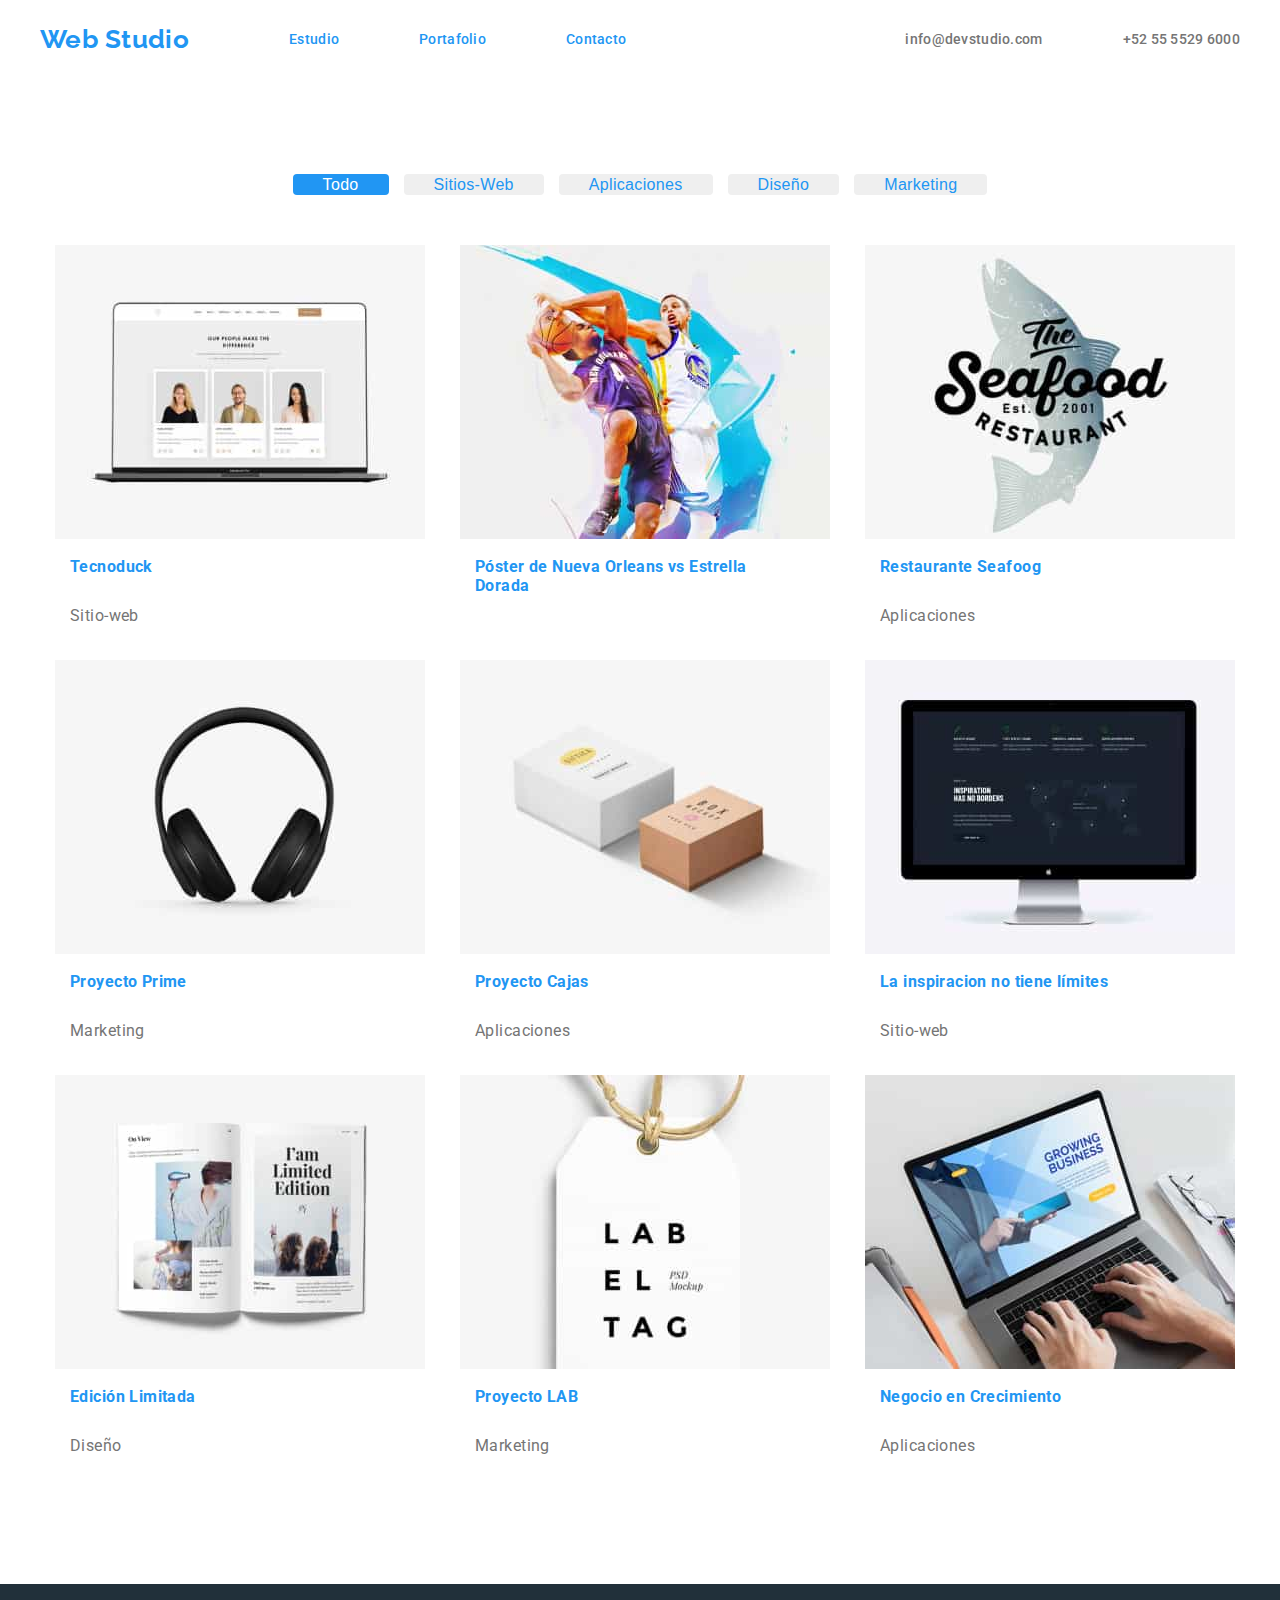
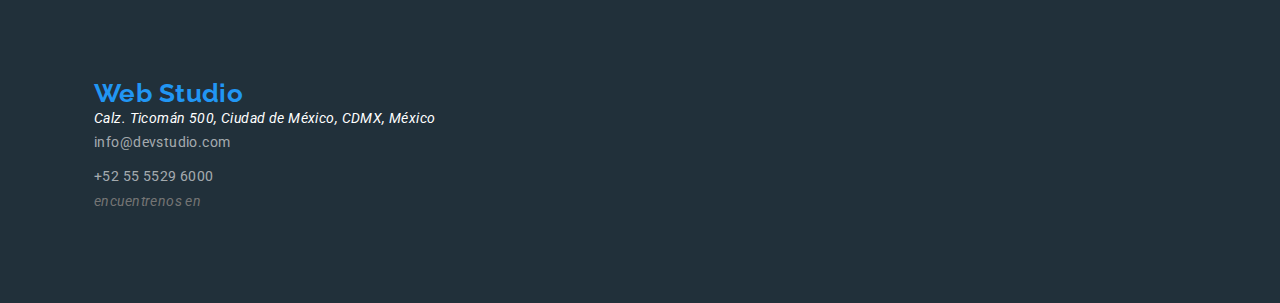
==== commit 95658453: "fixes" ====
--- a/Portfolio.html
+++ b/Portfolio.html
@@ -4,11 +4,11 @@
     <meta charset="UTF-8">
     <meta http-equiv="X-UA-Compatible" content="IE=edge">
     <meta name="viewport" content="width=device-width, initial-scale=1.0">
-    <title>Portafolio</title>
     <link rel="stylesheet" href="css/style.css">
     <link rel="stylesheet" href="node_modules/modern-normalize/modern-normalize.css">
     <link href="https://fonts.googleapis.com/css2?family=Roboto:wght@400;500;700;900&display=swap" rel="stylesheet">
     <link href="https://fonts.googleapis.com/css2?family=Raleway:wght@700&display=swap" rel="stylesheet">
+    <title>Portafolio</title>
   </head>
   <body>
     <header clases="Headboard">
@@ -23,12 +23,12 @@
       </nav>
          <!--Informacion de contacto-->
         <ul class="header-contact list">
-          <li><a class="email" href="mailto:info@devstudio.com">info@devstudio.com</a></li>
-          <li><a class="tel" href="tel:+525555296000">+52 55 5529 6000</a></li>
+          <li><a class="contact" href="mailto:info@devstudio.com">info@devstudio.com</a></li>
+          <li><a class="contact" href="tel:+525555296000">+52 55 5529 6000</a></li>
         </ul>
     </header>    
     <main>
-      <section class="subtitle botones">
+      <section class="section botones">
         <div class="container">
         <!--Botones--> 
           <ul class="option list">
@@ -42,62 +42,62 @@
          <ul class="list services"> 
           <li>
             <a class="Connection" href="">
-              <img src="images/imagen9.jpg" width="270" alt="gafas">
+              <img src="images/imagen9.jpg" width="370" alt="image9">
               <h3 class="prayer">Tecnoduck</h3>
               <p class="paragr">Sitio-web</p>
             </a>
           </li>
           <li>
            <a class="Connection" href="">
-            <img src="images/imagen10.jpg" width="270" alt="gafas">
+            <img src="images/imagen10.jpg" width="370" alt="image10">
             <h3 class="prayer">Póster de Nueva Orleans vs Estrella Dorada</h3>
            </a>
           </li>
           <li>
            <a class="Connection" href="">
-            <img src="images/imagen11.jpg" width="270" alt="gafas">
+            <img src="images/imagen11.jpg" width="370" alt="image11">
             <h3 class="prayer">Restaurante Seafoog</h3>
             <p class="paragr">Aplicaciones</p>
            </a>
           </li>
           <li>
            <a class="Connection" href="">
-            <img src="images/imagen12.jpg" width="270" alt="gafas">
+            <img src="images/imagen12.jpg" width="370" alt="image12">
             <h3 class="prayer">Proyecto Prime</h3>
             <p class="paragr">Marketing</p>
            </a>
           </li>
           <li>
            <a class="Connection" href="">
-            <img src="images/imagen13.jpg" width="270" alt="gafas">
+            <img src="images/imagen13.jpg" width="370" alt="image13">
             <h3 class="prayer">Proyecto Cajas</h3>
             <p class="paragr">Aplicaciones</p>
            </a>
           </li>
           <li>
            <a class="Connection" href="">
-            <img src="images/imagen14.jpg" width="270" alt="gafas">
+            <img src="images/imagen14.jpg" width="370" alt="image14">
             <h3 class="prayer">La inspiracion no tiene límites</h3>
             <p class="paragr">Sitio-web</p>
            </a>
           </li>
           <li>
            <a class="Connection" href="">
-            <img src="images/imagen15.jpg" width="270" alt="gafas">
+            <img src="images/imagen15.jpg" width="370" alt="image15">
             <h3 class="prayer">Edición Limitada</h3>
             <p class="paragr">Diseño</p>
            </a>
           </li>
           <li>
            <a class="Connection" href="">
-            <img src="images/imagen16.jpg" width="270" alt="gafas">
+            <img src="images/imagen16.jpg" width="370" alt="image16">
             <h3 class="prayer">Proyecto LAB</h3>
             <p class="paragr">Marketing</p>
            </a>
           </li>
           <li>
            <a class="Connection" href="">
-            <img src="images/imagen17.jpg" width="270" alt="gafas">
+            <img src="images/imagen17.jpg" width="370" alt="image17">
             <h3 class="prayer">Negocio en Crecimiento</h3>
             <p class="paragr">Aplicaciones</p>
            </a>
--- a/css/style.css
+++ b/css/style.css
@@ -1,8 +1,13 @@
+@import url(<link rel="stylesheet" href="css/moder-normalize.css">);
+
 :root{
-    --color-principal: #757575;
-    --color-lineas: #212121;
     --font-principal: 'Roboto';
     --font-secundario: 'Raleway';
+    --background-principal: #FFFFFF;
+    --color-principal: #FFFFFF;
+    --color-secundario: #212122;
+    --color-terciario:#2196F3;
+    --color-cuarto:#757575;    
  } 
 *,
 *::before,
@@ -12,12 +17,16 @@
   margin: 0;
 }
 body {
-    background-color: #FFFFFF;
+    background-color: var(--background-principal);
     font-family: var(--font-principal), sans-serif;
-    font-family: var(--font-secundario), sans-serif;
-    color: var(--color-principal);
+    color: var(--color-cuarto);
     font-size: 14px;
     letter-spacing: 0.03em;
+}
+.container {
+    padding: 0 15px;
+    max-width: 1200px;
+    margin: 0 auto; 
 }
 a {
     text-decoration: none;
@@ -42,7 +51,7 @@
     font-size: 26px;
     line-height: 1.2;
     text-decoration: none;
-    color: #2196F3; 
+    color: var(--color-terciario); 
 }
 .web {   
     font-family: var(--font-secundario), sans-serif;
@@ -50,13 +59,13 @@
     font-size: 26px;
     line-height: 1.2;
     text-decoration: none;
-    color: #2196F3;
+    color: var(--color-terciario);
 }
 .web-black {
     color: #000000;
 }
 .web-white {
-    color: #FFFFFF
+    color: var(--color-principal);
 }
   /*--lista de navegacion--*/
 header nav .nav-options {
@@ -71,7 +80,7 @@
     letter-spacing: 0.02em;
     text-decoration: none;
     text-transform: capitalize;
-    color: #212121;
+    color: var(--color-terciario);
 }
   /*--informacion de contacto--*/
 .header-contact {
@@ -79,25 +88,26 @@
     display: flex;
     gap: 80px;
 }
-.header-contact .email .tel {
+.header-contact .contact {
     font-weight: 500;
     font-size: 14px;
     line-height: 1.4;
     letter-spacing: 0.02em;
     text-decoration: none;
-    color: var(--color-principal);
+    color: var(--color-cuarto);
+    text-decoration: none;
 }
    /*-caracteristicas-*/
 .nav-options .link:hover,
 .nav-options .link:focus,
 .nav-options .link.selected,
-.nav-contact .email.tel:hover,
-.nav-contact .email.tel:focus {
-    color: #2196f3;
+.header-contact .contact:hover,
+.header-contact .contact:focus {
+    color: var(--color-terciario);
 }
 /*-----titulo principal-----*/
 .fondo {
-    background-color: var(--color-lineas);
+    background-color: #212121;
     padding: 0 calc((100% - 1200px) / 2);
     text-align: center;
     padding-top: 80px;
@@ -107,20 +117,18 @@
     width: 700px;
     margin: 20px auto;
     font-size: 44px;
-    color: #FFFFFF;
+    color: var(--color-principal);
     text-transform: capitalize;
 }
 .btn-principal {
-    background-color: #2196F3;
-    color: #FFFFFF;
+    background-color: var(--color-secundario);
+    color: var(--color-principal);
     outline: none;
     text-transform: capitalize;
     padding: 10px 20px;
     font-family: var(--font-principal);
-    font-style: normal;
     font-weight: 700;
     font-size: 16px;
-    line-height: 30px;
     border-radius: 4px;
     border: none;
 }
@@ -128,15 +136,8 @@
     background-color: #188ce8;
 }
 /*--primera seccion--*/
-.subtitle {
+.section {
     padding: 94px 0;
-}
-.container {
-    padding: 0 15px;
-    max-width: 1200px;
-    margin: 0 auto; 
-    margin-top: 30px;
-    margin-bottom: 40px;
 }
 .features-item {
     flex-wrap: wrap;
@@ -151,11 +152,11 @@
 .features-item li .features-subtitle {
     height: 50px;
     text-transform: uppercase;
-    color: #212121;
+    color: var(--color-terciario);
 }
 /*-- segunda seccion --*/
-.subtitle > h2 {
-    color: var(--color-lineas);
+.section > h2 {
+    color: var(--color-terciario);
     font-size: 32px;
     font-weight: 700px;
     padding: 30px 0;
@@ -168,7 +169,7 @@
     display: flex;
     justify-content: space-between;
     flex-wrap: wrap;
-    align-items: flex-end;
+    align-items: center;
 }
 .do .container ul li{
     list-style: none;
@@ -185,7 +186,7 @@
     align-items: flex-end;
 }
 .workgroup li {
-    background-color: #FFFFFF;
+    background-color: var(--background-principal);
     text-align: center;
     list-style: none;
 }
@@ -202,12 +203,13 @@
     justify-content: center;
     gap: 15px;
     margin-bottom: 50px;
+    list-style: none;
 }
 .botones .option li button{
     border-radius: 4px;
     border: none;
     outline: none;
-    color: #212121; 
+    color: var(--color-terciario); 
     line-height: 1.4px;
     font-size: 16px;
     font-weight: 700px;
@@ -219,7 +221,7 @@
 .botones .option li button:hover,
 
 .botones .option li .button.selected{
-    color: #FFFFFF;
+    color: var(--color-principal);
     background-color: #2196F3;
 }
 .botones .services {
@@ -233,11 +235,11 @@
     width: 360px;
 }
 .botones .services li a h3 {
-    color: #212121;
+    color: var(--color-terciario);
     padding: 15px;
 }
 .botones .services li a p {
-    color: #757575;
+    color: var(--color-cuarto);
     font-size: 16px;
     padding: 15px;
 }
@@ -249,7 +251,7 @@
 address ul {
     list-style: none;
 }
-adres .location, .email, .tel{
+.adres .location, .email, .tel{
     font-style: normal;
     font-weight: 400;
     font-size: 14px;
@@ -260,5 +262,5 @@
     color: #ffffff99;
 }
 address .location, .email:hover, .tel:hover, .red-social:hover {
-    color: #FFFFFF;
-}
+    color: var(--color-principal);
+}
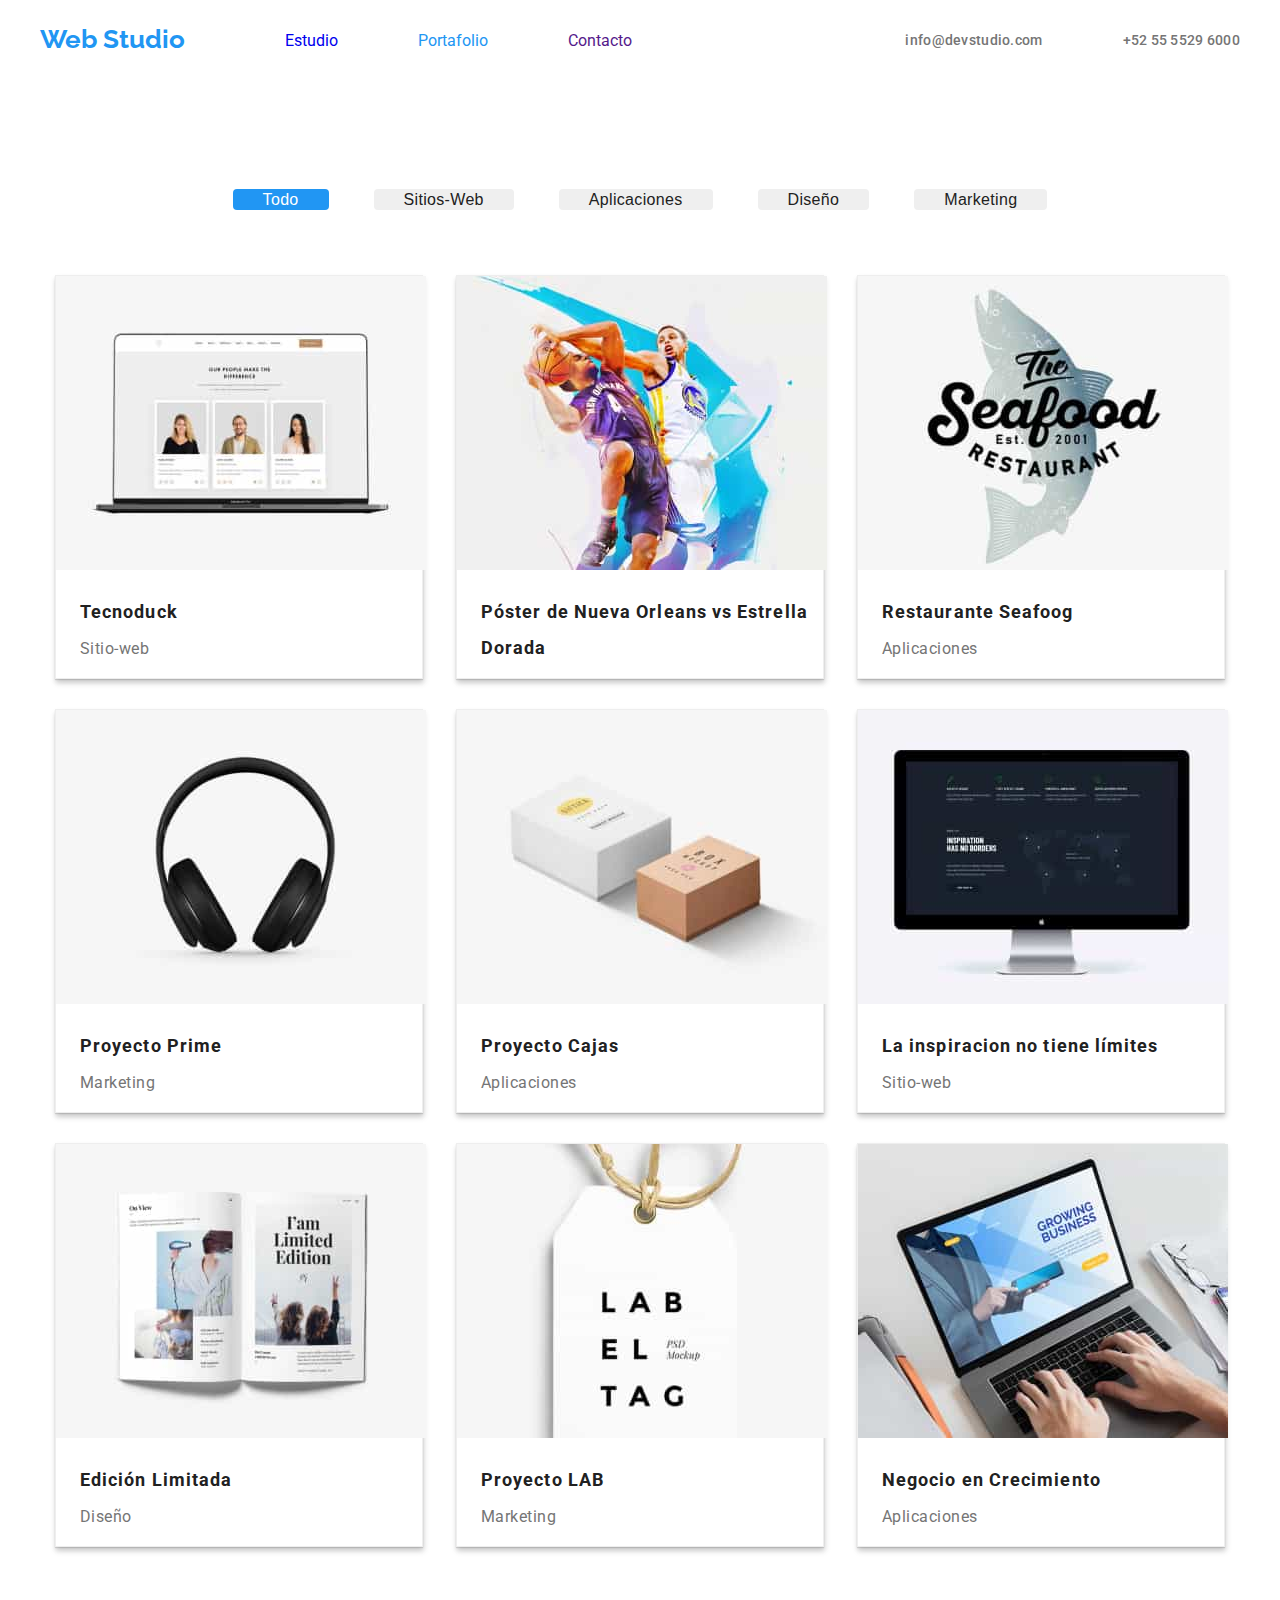
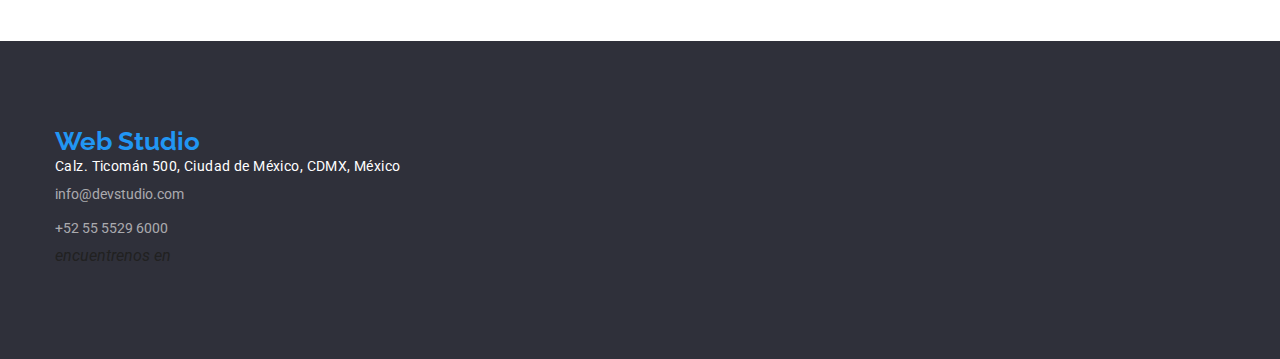
==== commit 45779932: "correccion" ====
--- a/Portfolio.html
+++ b/Portfolio.html
@@ -5,27 +5,27 @@
     <meta http-equiv="X-UA-Compatible" content="IE=edge">
     <meta name="viewport" content="width=device-width, initial-scale=1.0">
     <link rel="stylesheet" href="css/style.css">
-    <link rel="stylesheet" href="node_modules/modern-normalize/modern-normalize.css">
+    <link rel="stylesheet" href="css/moder-normalize.css">
     <link href="https://fonts.googleapis.com/css2?family=Roboto:wght@400;500;700;900&display=swap" rel="stylesheet">
     <link href="https://fonts.googleapis.com/css2?family=Raleway:wght@700&display=swap" rel="stylesheet">
     <title>Portafolio</title>
   </head>
   <body>
-    <header clases="Headboard">
-      <nav>
+    <header clases="header">
+      <nav clases="nav">
         <a class="web" href="./index.html">Web Studio</a>
          <!--Lista de Navegación-->
-         <ul class="nav-options list">           
+         <ul class="nav-options">           
            <li><a class="link" href="./index.html">Estudio</a></li>
            <li><a class="link selected" href="./Portfolio.html">Portafolio</a></li>
            <li><a class="link" href="">Contacto</a></li>
          </ul>
       </nav>
          <!--Informacion de contacto-->
-        <ul class="header-contact list">
-          <li><a class="contact" href="mailto:info@devstudio.com">info@devstudio.com</a></li>
-          <li><a class="contact" href="tel:+525555296000">+52 55 5529 6000</a></li>
-        </ul>
+      <ul class="header-contact">
+        <li><a class="contact" href="mailto:info@devstudio.com">info@devstudio.com</a></li>
+        <li><a class="contact" href="tel:+525555296000">+52 55 5529 6000</a></li>
+      </ul>
     </header>    
     <main>
       <section class="section botones">
@@ -38,76 +38,77 @@
             <li><button class="button" type="button">Diseño</button></li>
             <li><button class="button" type="button">Marketing</button></li>
           </ul>
+        </div>
         <!--Primera Sección--> 
-         <ul class="list services"> 
-          <li>
-            <a class="Connection" href="">
-              <img src="images/imagen9.jpg" width="370" alt="image9">
-              <h3 class="prayer">Tecnoduck</h3>
-              <p class="paragr">Sitio-web</p>
-            </a>
-          </li>
-          <li>
-           <a class="Connection" href="">
-            <img src="images/imagen10.jpg" width="370" alt="image10">
+         <ul class="services container"> 
+          <div class="connection">
+           <a href="">
+            <img class="connection-img" src="images/imagen9.jpg" width="370" alt="image9">
+            <h3 class="prayer">Tecnoduck</h3>
+            <p class="paragr">Sitio-web</p>
+           </a>
+          </div>
+          <div class="connection">
+           <a href="">
+            <img class="connection-img" src="images/imagen10.jpg" width="370" alt="image10">
             <h3 class="prayer">Póster de Nueva Orleans vs Estrella Dorada</h3>
            </a>
-          </li>
-          <li>
-           <a class="Connection" href="">
-            <img src="images/imagen11.jpg" width="370" alt="image11">
+          </div>
+          <div class="connection">
+           <a href="">
+            <img class="connection-img" src="images/imagen11.jpg" width="370" alt="image11">
             <h3 class="prayer">Restaurante Seafoog</h3>
             <p class="paragr">Aplicaciones</p>
            </a>
-          </li>
-          <li>
-           <a class="Connection" href="">
-            <img src="images/imagen12.jpg" width="370" alt="image12">
+          </div>
+          <div class="connection">
+           <a href="">
+            <img class="connection-img" src="images/imagen12.jpg" width="370" alt="image12">
             <h3 class="prayer">Proyecto Prime</h3>
             <p class="paragr">Marketing</p>
            </a>
-          </li>
-          <li>
-           <a class="Connection" href="">
-            <img src="images/imagen13.jpg" width="370" alt="image13">
+          </div>
+          <div class="connection">
+           <a href="">
+            <img class="connection-img" src="images/imagen13.jpg" width="370" alt="image13">
             <h3 class="prayer">Proyecto Cajas</h3>
             <p class="paragr">Aplicaciones</p>
            </a>
-          </li>
-          <li>
-           <a class="Connection" href="">
-            <img src="images/imagen14.jpg" width="370" alt="image14">
+          </div>
+          <div class="connection">
+           <a href="">
+            <img class="connection-img" src="images/imagen14.jpg" width="370" alt="image14">
             <h3 class="prayer">La inspiracion no tiene límites</h3>
             <p class="paragr">Sitio-web</p>
            </a>
-          </li>
-          <li>
-           <a class="Connection" href="">
-            <img src="images/imagen15.jpg" width="370" alt="image15">
+          </div>
+          <div class="connection">
+           <a href="">
+            <img class="connection-img" src="images/imagen15.jpg" width="370" alt="image15">
             <h3 class="prayer">Edición Limitada</h3>
             <p class="paragr">Diseño</p>
            </a>
-          </li>
-          <li>
-           <a class="Connection" href="">
-            <img src="images/imagen16.jpg" width="370" alt="image16">
+          </div>
+          <div class="connection">
+           <a href="">
+            <img class="connection-img" src="images/imagen16.jpg" width="370" alt="image16">
             <h3 class="prayer">Proyecto LAB</h3>
             <p class="paragr">Marketing</p>
            </a>
-          </li>
-          <li>
-           <a class="Connection" href="">
-            <img src="images/imagen17.jpg" width="370" alt="image17">
+          </div>
+          <div class="connection">
+           <a href="">
+            <img class="connection-img" src="images/imagen17.jpg" width="370" alt="image17">
             <h3 class="prayer">Negocio en Crecimiento</h3>
             <p class="paragr">Aplicaciones</p>
            </a>
-          </li>
+          </div>
         </ul> 
       </section>
     </main>
     <footer>
       <!-- Footer y pie de página-->
-      <div class="container"></div>
+      <div class="container">
        <a class="web" href="">Web Studio</a>
        <address>
         <ul>
@@ -120,6 +121,7 @@
             <p class="link red-social">encuentrenos en</p>
           </li>
         </ul>
+       </div> 
       </address>
     </footer>  
   </body>
--- a/css/style.css
+++ b/css/style.css
@@ -1,86 +1,127 @@
-@import url(<link rel="stylesheet" href="css/moder-normalize.css">);
-
 :root{
     --font-principal: 'Roboto';
     --font-secundario: 'Raleway';
-    --background-principal: #FFFFFF;
-    --color-principal: #FFFFFF;
-    --color-secundario: #212122;
-    --color-terciario:#2196F3;
-    --color-cuarto:#757575;    
+    --background-black: #21303a;
+    --backgroun-gray: #f5f4fa;
+    --color-black: #212121;
+    --color-gray: #757575;
+    --color-white: #ffffff;
+    --color-blue: #2196f3;
+    --button-principal: #188ce8;
  } 
 *,
 *::before,
 *::after {
-  box-sizing: border-box;
   padding: 0;
   margin: 0;
+  box-sizing: border-box;
 }
 body {
-    background-color: var(--background-principal);
-    font-family: var(--font-principal), sans-serif;
-    color: var(--color-cuarto);
-    font-size: 14px;
-    letter-spacing: 0.03em;
+    background-color: var(--color-white);
+    font-family: var(--font-principal),var(--font-secundario), sans-serif;
+    color: var(--color-black);
+    display: flex;
+    flex-direction: column;
+}
+.btn-primary {
+    width: 261px;
+    height: 50px;
+    background-color: #2196f3;
+    color: var(--color-white);
+    font-family: var(--font-principal);
+    font-style: normal;
+    font-weight: 700;
+    font-size: 16px;
+    line-height: 30px;
+    letter-spacing: 0.06em;
+    border-radius: 4px;
+    border: none;
+    box-shadow: 0px 4px 4px rgba(0, 0, 0, 0.15);
+    outline: none;
+    text-transform: capitalize;
+    padding: 10px 20px;
+}
+.btn-primary:hover {
+    background-color: #188ce8;
 }
 .container {
     padding: 0 15px;
     max-width: 1200px;
     margin: 0 auto; 
 }
+
+.section {
+    padding: 94px 0;
+}
+.section > h2 {
+    color: var(--color-secundario);
+    font-style: normal;
+    font-weight: 700px;
+    font-size: 36px;
+    padding: 30px 0;
+    text-align:center;
+    letter-spacing: 0.03 em;
+}
+.pading {
+    padding-top: 0;
+}
 a {
     text-decoration: none;
+}
+button:hover {
+    cursor: pointer;
 }
 /*--------index--------*/
 /*----- Header----*/
 header {
     display: flex;
     justify-content: space-between;
+    height: 80px;
     align-items: center;
-    height: 80px;
     padding: 0 calc((100% - 1200px) / 2);
+
 }
 header nav {
+    display: flex;
     align-items: center;
-    display: flex;
-    gap: 100px;
+    gap:100px;
 }
 header nav .web{
+    font-family: var(--font-secundario), sans-serif;
+    color: #2196f3; 
+    font-weight: 700;
+    font-size: 26px;
+    line-height: 1.2;
+    text-decoration: none;
+}
+.web {   
+    color: #2196f3;
     font-family: var(--font-secundario), sans-serif;
     font-weight: 700;
     font-size: 26px;
-    line-height: 1.2;
-    text-decoration: none;
-    color: var(--color-terciario); 
-}
-.web {   
-    font-family: var(--font-secundario), sans-serif;
-    font-weight: 700;
-    font-size: 26px;
-    line-height: 1.2;
-    text-decoration: none;
-    color: var(--color-terciario);
+    line-height: 1.2px;
+    text-decoration: none;
 }
 .web-black {
     color: #000000;
 }
 .web-white {
-    color: var(--color-principal);
-}
-  /*--lista de navegacion--*/
+    color: var(--color-white);
+}
+/*--lista de navegacion--*/
 header nav .nav-options {
     list-style: none;
     display: flex;
     gap: 80px;
 }
-header nav .nav-options .link {
+.header nav .nav-options .link {
     font-weight: 500;
     font-size: 14px;
     line-height: 1.4;
     letter-spacing: 0.02em;
     text-decoration: none;
     text-transform: capitalize;
-    color: var(--color-terciario);
+    color: var(--color-black);
 }
   /*--informacion de contacto--*/
 .header-contact {
@@ -94,8 +135,7 @@
     line-height: 1.4;
     letter-spacing: 0.02em;
     text-decoration: none;
-    color: var(--color-cuarto);
-    text-decoration: none;
+    color: var(--color-gray);
 }
    /*-caracteristicas-*/
 .nav-options .link:hover,
@@ -103,42 +143,22 @@
 .nav-options .link.selected,
 .header-contact .contact:hover,
 .header-contact .contact:focus {
-    color: var(--color-terciario);
+    color: #2196f3;
 }
 /*-----titulo principal-----*/
 .fondo {
-    background-color: #212121;
-    padding: 0 calc((100% - 1200px) / 2);
+    background-color: var(--color-black);
+    padding: 200px calc((100% - 1200px) / 2);
     text-align: center;
-    padding-top: 80px;
-    padding-bottom: 80px;
 }
 .fondo .titulo-principal {
-    width: 700px;
+    width: 500px;
     margin: 20px auto;
     font-size: 44px;
-    color: var(--color-principal);
+    color: var(--color-white);
     text-transform: capitalize;
 }
-.btn-principal {
-    background-color: var(--color-secundario);
-    color: var(--color-principal);
-    outline: none;
-    text-transform: capitalize;
-    padding: 10px 20px;
-    font-family: var(--font-principal);
-    font-weight: 700;
-    font-size: 16px;
-    border-radius: 4px;
-    border: none;
-}
-.btn-principal:hover {
-    background-color: #188ce8;
-}
 /*--primera seccion--*/
-.section {
-    padding: 94px 0;
-}
 .features-item {
     flex-wrap: wrap;
     align-items: flex-start;
@@ -152,19 +172,18 @@
 .features-item li .features-subtitle {
     height: 50px;
     text-transform: uppercase;
-    color: var(--color-terciario);
+    color: var(--color-black);
+}
+.paragraph {
+    font-style: normal;
+    font-style: normal;
+    font-weight: 400;
+    font-size: 14px;
+    line-height: 24px;    
+    letter-spacing: 0.03em;
+    color: var(--color-gray);
 }
 /*-- segunda seccion --*/
-.section > h2 {
-    color: var(--color-terciario);
-    font-size: 32px;
-    font-weight: 700px;
-    padding: 30px 0;
-    text-align:center ;
-}
-.pading {
-    padding-top: 0;
-}
 .do .container ul {
     display: flex;
     justify-content: space-between;
@@ -177,24 +196,49 @@
 }
 /*-- tercera seccion --*/
 .section-workgroup {
-    background-color: #f5f4fa;
+    background-color: var(--backgroun-gray);
+    padding-top: 94px;
+    padding-bottom: 94px;
 }
 .workgroup {
     display: flex;
     justify-content: space-between;
     flex-wrap: wrap;
     align-items: flex-end;
-}
-.workgroup li {
-    background-color: var(--background-principal);
+    list-style: none;
+    width: 1170px;
+    margin: 50px auto 0px;
+    display: flex;
+    justify-content: space-between;
+}
+.workgroup>li {
+    height: 368px;
+    display: flex;
+    flex-direction: column;
+    background: #FFFFFF;
+    box-shadow: 0px 1px 3px rgba(0, 0, 0, 0.12), 0px 1px 1px rgba(0, 0, 0, 0.14), 0px 2px 1px rgba(0, 0, 0, 0.2);
+    border-radius: 0px 0px 4px 4px;
     text-align: center;
-    list-style: none;
-}
-.workgroup li h3 {
-    margin: 20px 0 10 px 0;    
-}
-.workgroup li p {
-    margin-bottom: 30px;
+}
+.name{
+    font-style: normal;
+    font-weight: 500;
+    font-size: 16px;
+    line-height: 19px;
+    text-align: center;
+    letter-spacing: 0.03em;
+    color: var(--color-black);
+    margin-top: 30px;
+    margin-bottom: 10px;
+}
+.card {
+    font-style: normal;
+    font-weight: 400;
+    font-size: 16px;
+    line-height: 19px;
+    text-align: center;
+    letter-spacing: 0.03em;
+    color: var(--color-gray);
 }
 /*--------portafolio--------*/
 .botones .option {
@@ -209,7 +253,7 @@
     border-radius: 4px;
     border: none;
     outline: none;
-    color: var(--color-terciario); 
+    color: var(--color-black); 
     line-height: 1.4px;
     font-size: 16px;
     font-weight: 700px;
@@ -218,12 +262,6 @@
     text-decoration: none;  
     text-transform: capitalize;
 }
-.botones .option li button:hover,
-
-.botones .option li .button.selected{
-    color: var(--color-principal);
-    background-color: #2196F3;
-}
 .botones .services {
     justify-content: space-between;
     flex-wrap: wrap;
@@ -234,24 +272,82 @@
     margin-bottom: 20px;
     width: 360px;
 }
-.botones .services li a h3 {
-    color: var(--color-terciario);
+.botones li {
+    color: var(--color-black);
     padding: 15px;
 }
 .botones .services li a p {
-    color: var(--color-cuarto);
+    color: var(--color-gray);
     font-size: 16px;
     padding: 15px;
 }
+.botones .option li button:hover,
+
+.botones .option li button.selected {
+    color: var(--color-white);
+    background-color: #2196F3;
+}
+.services {
+    gap: 30px;
+}
+.connection {
+    width: 368px;
+    height: 404px;
+    background: #FFFFFF;
+    border: 1px solid #EEEEEE;
+}
+.connection {
+    box-shadow: 0px 1px 1px rgba(0, 0, 0, 0.12), 0px 4px 4px rgba(0, 0, 0, 0.06), 1px 4px 6px rgba(0, 0, 0, 0.16);
+}
+.connection>a {
+    text-decoration: none;
+}
+.connection-img {
+    width: 370px;
+    height: 294px;
+}
+.prayer {
+    width: 370px;
+    font-style: normal;
+    font-weight: 700;
+    font-size: 18px;
+    line-height: 36px;
+    letter-spacing: 0.06em;
+    color: var(--color-black);
+    margin-top: 20px;
+    margin-bottom: 4px;
+    margin-left: 24px;
+}
+.paragr {
+    font-style: normal;
+    font-weight: 400;
+    font-size: 16px;
+    line-height: 30px;
+    letter-spacing: 0.03em;
+    color: var(--color-gray);
+    margin-bottom: 4px;
+    margin-left: 24px;  
+}
 /*--Footer--*/
+
 footer {
-    padding: 94px; cal((100% - 1200px) / 2);
-    background-color: #21303a;
-}
+    background-color: #2f303a;
+    padding: 94px calc((100% - 1200px) / 2);
+} 
 address ul {
     list-style: none;
 }
-.adres .location, .email, .tel{
+.location {
+    display: grid;
+    font-family: 'Roboto';
+    font-style: normal;
+    font-weight: 400;
+    font-size: 14px;
+    line-height: 24px;
+    letter-spacing: 0.03em;
+    color: #FFFFFF;
+}
+address .email, .tel{
     font-style: normal;
     font-weight: 400;
     font-size: 14px;
@@ -261,6 +357,15 @@
     display: block;
     color: #ffffff99;
 }
-address .location, .email:hover, .tel:hover, .red-social:hover {
-    color: var(--color-principal);
-}
+address .location:hover, .email:hover, .tel:hover, .red-social:hover {
+    color: var(--color-white) ;
+}
+
+
+
+
+
+
+
+
+
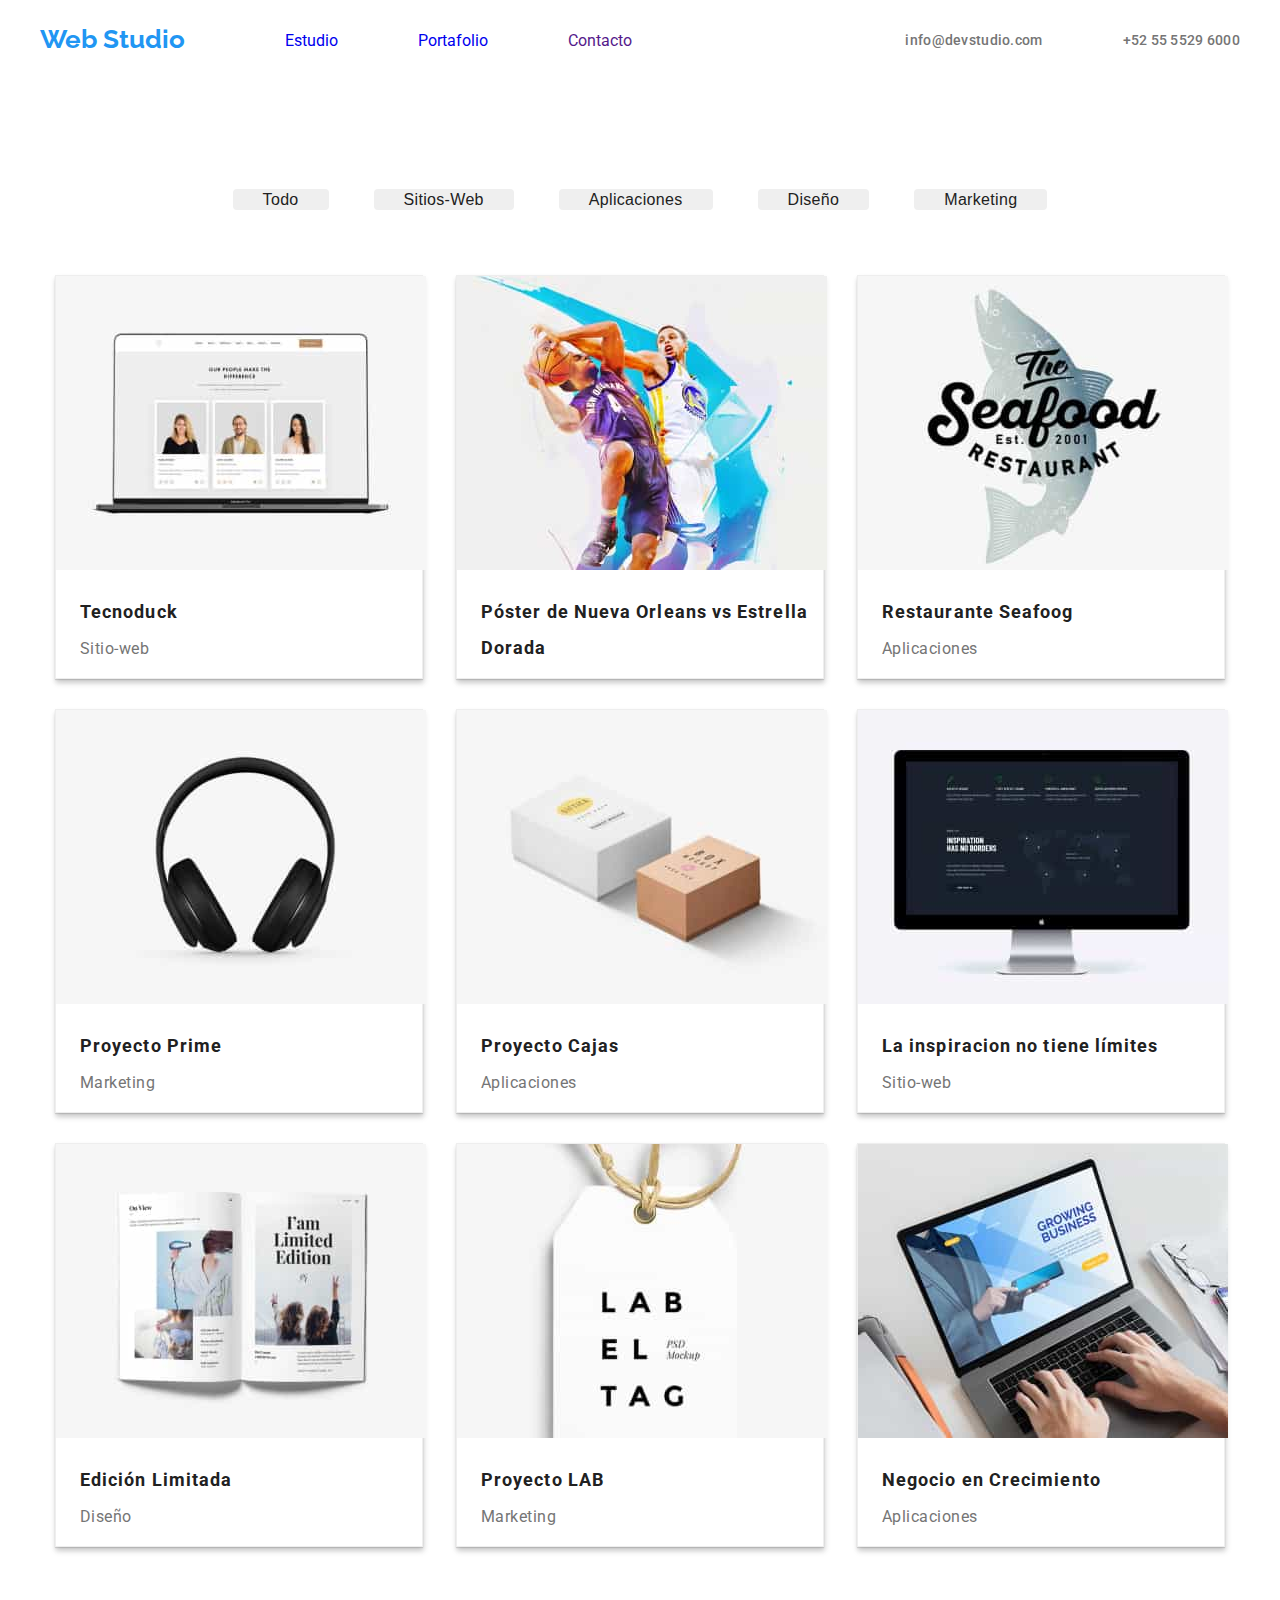
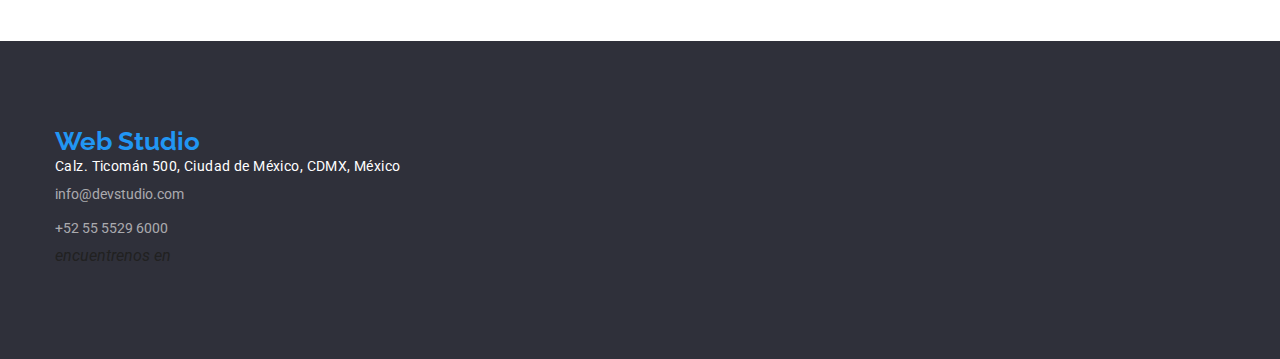
==== commit 25227e0f: "new" ====
--- a/Portfolio.html
+++ b/Portfolio.html
@@ -17,7 +17,7 @@
          <!--Lista de Navegación-->
          <ul class="nav-options">           
            <li><a class="link" href="./index.html">Estudio</a></li>
-           <li><a class="link selected" href="./Portfolio.html">Portafolio</a></li>
+           <li><a class="link" href="./Portfolio.html">Portafolio</a></li>
            <li><a class="link" href="">Contacto</a></li>
          </ul>
       </nav>
@@ -32,7 +32,7 @@
         <div class="container">
         <!--Botones--> 
           <ul class="option list">
-            <li><button class="button selected" type="button">Todo</button></li>
+            <li><button class="button" type="button">Todo</button></li>
             <li><button class="button" type="button">Sitios-web</button></li>
             <li><button class="button" type="button">Aplicaciones</button></li>
             <li><button class="button" type="button">Diseño</button></li>
--- a/css/style.css
+++ b/css/style.css
@@ -140,7 +140,6 @@
    /*-caracteristicas-*/
 .nav-options .link:hover,
 .nav-options .link:focus,
-.nav-options .link.selected,
 .header-contact .contact:hover,
 .header-contact .contact:focus {
     color: #2196f3;
@@ -282,6 +281,7 @@
     padding: 15px;
 }
 .botones .option li button:hover,
+.botones .option li button:focus,
 
 .botones .option li button.selected {
     color: var(--color-white);
